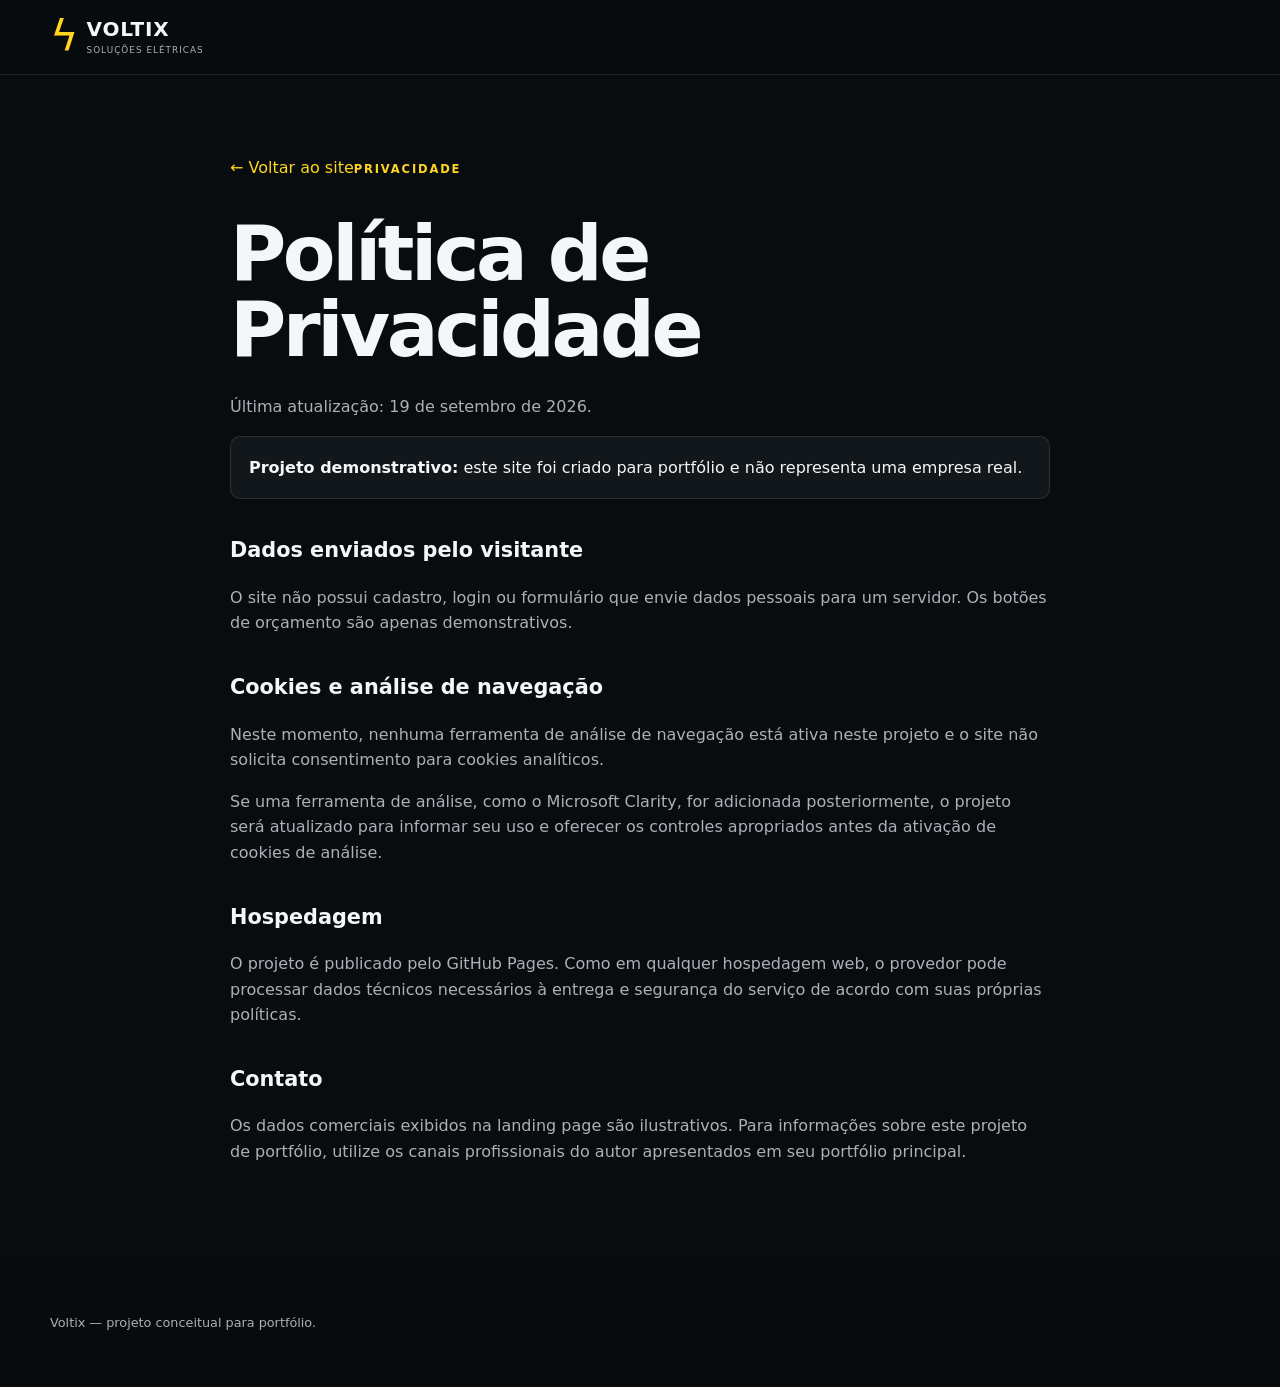
==== privacidade.html @ 19d99771 "feat: adiciona pagina de privacidade" ====
<!doctype html><html lang="pt-BR"><head><meta charset="UTF-8"><meta name="viewport" content="width=device-width,initial-scale=1"><meta name="description" content="Privacidade do projeto demonstrativo Voltix."><meta name="theme-color" content="#090c0f"><title>Privacidade | Voltix</title><link rel="icon" href="assets/favicon.svg" type="image/svg+xml"><link rel="stylesheet" href="css/style.css"></head><body><header class="header"><div class="container nav-wrap"><a class="brand" href="index.html"><span>ϟ</span><strong>VOLTIX</strong><small>SOLUÇÕES ELÉTRICAS</small></a></div></header><main class="policy"><article class="container"><a class="back-link" href="index.html">← Voltar ao site</a><span class="eyebrow">PRIVACIDADE</span><h1>Política de Privacidade</h1><p>Última atualização: 19 de setembro de 2026.</p><div class="policy-note"><strong>Projeto demonstrativo:</strong> este site foi criado para portfólio e não representa uma empresa real.</div><h2>Dados enviados pelo visitante</h2><p>O site não possui cadastro, login ou formulário que envie dados pessoais para um servidor. Os botões de orçamento são apenas demonstrativos.</p><h2>Cookies e análise de navegação</h2><p>Neste momento, nenhuma ferramenta de análise de navegação está ativa neste projeto e o site não solicita consentimento para cookies analíticos.</p><p>Se uma ferramenta de análise, como o Microsoft Clarity, for adicionada posteriormente, o projeto será atualizado para informar seu uso e oferecer os controles apropriados antes da ativação de cookies de análise.</p><h2>Hospedagem</h2><p>O projeto é publicado pelo GitHub Pages. Como em qualquer hospedagem web, o provedor pode processar dados técnicos necessários à entrega e segurança do serviço de acordo com suas próprias políticas.</p><h2>Contato</h2><p>Os dados comerciais exibidos na landing page são ilustrativos. Para informações sobre este projeto de portfólio, utilize os canais profissionais do autor apresentados em seu portfólio principal.</p></article></main><footer class="footer"><div class="container"><p>Voltix — projeto conceitual para portfólio.</p></div></footer></body></html>
---- css/style.css ----
:root{--bg:#090c0f;--panel:#12171c;--yellow:#ffd51f;--text:#f5f6f7;--muted:#aab1b8;--ink:#111417;--line:rgba(255,255,255,.1);--max:1180px}*{box-sizing:border-box}html{scroll-behavior:smooth}body{margin:0;background:var(--bg);color:var(--text);font-family:Inter,ui-sans-serif,system-ui,-apple-system,"Segoe UI",sans-serif;line-height:1.6}button,a{font:inherit}.container{width:min(var(--max),calc(100% - 40px));margin:auto}.skip-link{position:absolute;left:-9999px}.skip-link:focus{left:16px;top:16px;z-index:999;background:#fff;color:#000;padding:10px}.header{position:sticky;top:0;z-index:50;background:rgba(9,12,15,.92);backdrop-filter:blur(15px);border-bottom:1px solid var(--line)}.nav-wrap{min-height:74px;display:flex;align-items:center;gap:28px}.brand{display:grid;grid-template-columns:auto auto;grid-template-rows:auto auto;align-items:center;width:max-content;color:inherit;text-decoration:none;line-height:1}.brand span{grid-row:1/3;color:var(--yellow);font-size:2.7rem;margin-right:8px}.brand strong{font-size:1.25rem;letter-spacing:.04em}.brand small{font-size:.55rem;color:var(--muted);letter-spacing:.12em}.nav{display:flex;gap:25px;margin-left:auto}.nav a{color:#d5d9dd;text-decoration:none;font-size:.9rem}.nav a:hover{color:var(--yellow)}.menu-toggle{display:none}.btn{border:0;border-radius:8px;padding:13px 18px;font-weight:800;cursor:pointer}.primary{background:var(--yellow);color:#111}.outline{border:1px solid var(--yellow);background:transparent;color:var(--yellow)}.ghost{border:1px solid rgba(255,255,255,.25);color:#fff;text-decoration:none}.dark{background:#111;color:#fff}.hero{overflow:hidden;background:radial-gradient(circle at 80% 20%,rgba(255,213,31,.09),transparent 24rem);border-bottom:1px solid var(--line)}.hero-grid{min-height:650px;display:grid;grid-template-columns:1.05fr .95fr;align-items:center;gap:70px}.eyebrow{display:inline-block;color:var(--yellow);font-size:.72rem;font-weight:900;letter-spacing:.16em;margin-bottom:16px}.eyebrow.dark{color:#8a6d00}.hero h1{font-size:clamp(3rem,6vw,5.7rem);line-height:.96;letter-spacing:-.055em;margin:0}.hero h1 em{display:block;color:var(--yellow);font-style:normal}.lead{max-width:680px;color:#cbd1d6;font-size:1.15rem;margin:25px 0}.hero-actions{display:flex;gap:12px;flex-wrap:wrap}.trust{display:flex;gap:28px;flex-wrap:wrap;margin-top:32px;color:#d4d8dc;font-size:.84rem}.trust span:first-letter{color:var(--yellow)}.hero-visual{position:relative;min-height:480px;display:grid;place-items:center}.electric-panel{position:relative;width:min(440px,90%);height:390px;border:12px solid #2c3238;border-radius:14px;background:linear-gradient(135deg,#1d2328,#0d1114);box-shadow:0 30px 80px #000}.panel-top{padding:15px;color:#7e8991;font-size:.7rem;letter-spacing:.12em}.breakers{display:grid;grid-template-columns:repeat(6,1fr);gap:8px;padding:20px}.breakers i{height:100px;border-radius:5px;background:linear-gradient(#d8dadd 0 45%,#252a2f 46% 62%,#e9e9e9 63%);box-shadow:inset 0 0 0 2px #73777a}.wire{position:absolute;width:140px;height:140px;border:7px solid;border-color:transparent transparent var(--yellow) var(--yellow);border-radius:50%}.w1{left:40px;bottom:30px}.w2{right:50px;bottom:35px;border-color:transparent transparent #367fd8 #367fd8}.w3{left:150px;bottom:5px;border-color:transparent transparent #c84a42 #c84a42}.bolt{position:absolute;right:30px;bottom:15px;color:var(--yellow);font-size:4rem}.info-card{position:absolute;right:-10px;bottom:20px;display:grid;gap:10px;padding:20px;border:1px solid var(--line);border-radius:10px;background:rgba(18,23,28,.96);box-shadow:0 15px 40px #000}.info-card b{color:var(--yellow)}.info-card span{font-size:.85rem;color:#c8cdd2}.section{padding:90px 0}.light{background:#f5f6f7;color:var(--ink)}.section h2,.cta h2{font-size:clamp(2.2rem,4vw,4rem);line-height:1;letter-spacing:-.045em;margin:0}.section-intro{max-width:680px;color:#66707a}.services{display:grid;grid-template-columns:repeat(3,1fr);gap:14px;margin-top:38px}.services article{padding:25px;border:1px solid #dde0e2;border-radius:12px;background:#fff;min-height:210px}.services article>b{color:#b08e00;font-size:.8rem}.services h3{font-size:1.2rem;margin:30px 0 8px}.services p{color:#606970;margin:0}.split-section{background:#11161a}.split{display:grid;grid-template-columns:1fr 1fr;gap:70px;align-items:center}.feature-visual{min-height:410px;border-radius:18px;display:flex;flex-direction:column;justify-content:flex-end;padding:38px;background:radial-gradient(circle at 30% 30%,rgba(255,213,31,.22),transparent 15rem),linear-gradient(135deg,#252d32,#0a0d0f)}.feature-visual span{font-size:7rem;color:var(--yellow)}.feature-visual p{font-size:2rem}.checks{list-style:none;padding:0;margin:28px 0}.checks li{padding:10px 0;border-bottom:1px solid var(--line)}.checks li:before{content:"✓";display:inline-grid;place-items:center;width:24px;height:24px;margin-right:10px;border-radius:50%;background:var(--yellow);color:#111;font-weight:900}.testimonials{display:grid;grid-template-columns:repeat(3,1fr);gap:15px;margin-top:36px}.testimonials blockquote{margin:0;padding:24px;border:1px solid #dde0e2;border-radius:12px;background:#fff}.testimonials span{display:block;color:#c99f00;margin-top:8px}.testimonials p{color:#535d65}.faq-grid{display:grid;grid-template-columns:.8fr 1.2fr;gap:70px}.faq details{border-bottom:1px solid var(--line);padding:18px 0}.faq summary{cursor:pointer;font-weight:800}.faq p{color:var(--muted)}.cta{padding:65px 0;background:var(--yellow);color:#111}.cta-inner{display:flex;justify-content:space-between;gap:30px;align-items:center}.footer{padding:40px 0;background:#080a0c;color:var(--muted)}.footer-grid{display:grid;grid-template-columns:auto 1fr auto;gap:40px;align-items:center}.footer p{font-size:.8rem;max-width:650px}.demo-modal{position:fixed;inset:0;z-index:100;background:rgba(0,0,0,.75);display:grid;place-items:center;padding:20px}.demo-modal[hidden]{display:none}.demo-card{position:relative;width:min(520px,100%);padding:32px;border:1px solid var(--line);border-radius:16px;background:var(--panel)}.demo-card h2{margin:0;font-size:2rem}.demo-card p{color:var(--muted)}.close{position:absolute;right:14px;top:10px;border:0;background:none;color:#fff;font-size:2rem;cursor:pointer}@media(max-width:900px){.header .outline{display:none}.menu-toggle{display:block;margin-left:auto;border:1px solid var(--line);background:transparent;color:#fff;border-radius:7px;padding:8px 11px}.nav{display:none;position:absolute;top:74px;left:0;right:0;margin:0;padding:18px 20px;background:#0c1013;border-bottom:1px solid var(--line);flex-direction:column}.nav.open{display:flex}.hero-grid,.split,.faq-grid{grid-template-columns:1fr}.hero-grid{padding:70px 0}.hero-visual{min-height:420px}.services{grid-template-columns:repeat(2,1fr)}.testimonials{grid-template-columns:1fr}.footer-grid{grid-template-columns:1fr}.cta-inner{align-items:flex-start;flex-direction:column}}@media(max-width:560px){.container{width:min(var(--max),calc(100% - 28px))}.hero h1{font-size:3.1rem}.hero-visual{min-height:340px}.electric-panel{height:300px}.breakers i{height:75px}.info-card{right:0}.services{grid-template-columns:1fr}.section{padding:68px 0}.trust{display:grid;gap:10px}.cta .btn{width:100%}}.footer-link{color:var(--yellow);text-underline-offset:3px}.policy{min-height:calc(100vh - 160px);padding:80px 0}.policy article{max-width:820px}.policy h1{font-size:clamp(2.6rem,6vw,5rem);line-height:1;margin:0 0 25px;letter-spacing:-.045em}.policy h2{margin-top:35px;font-size:1.3rem}.policy p,.policy li{color:var(--muted)}.policy a{color:var(--yellow)}.back-link{display:inline-block;margin-bottom:35px;color:var(--yellow);text-decoration:none}.policy-note{padding:18px;border:1px solid var(--line);border-radius:10px;background:var(--panel)}
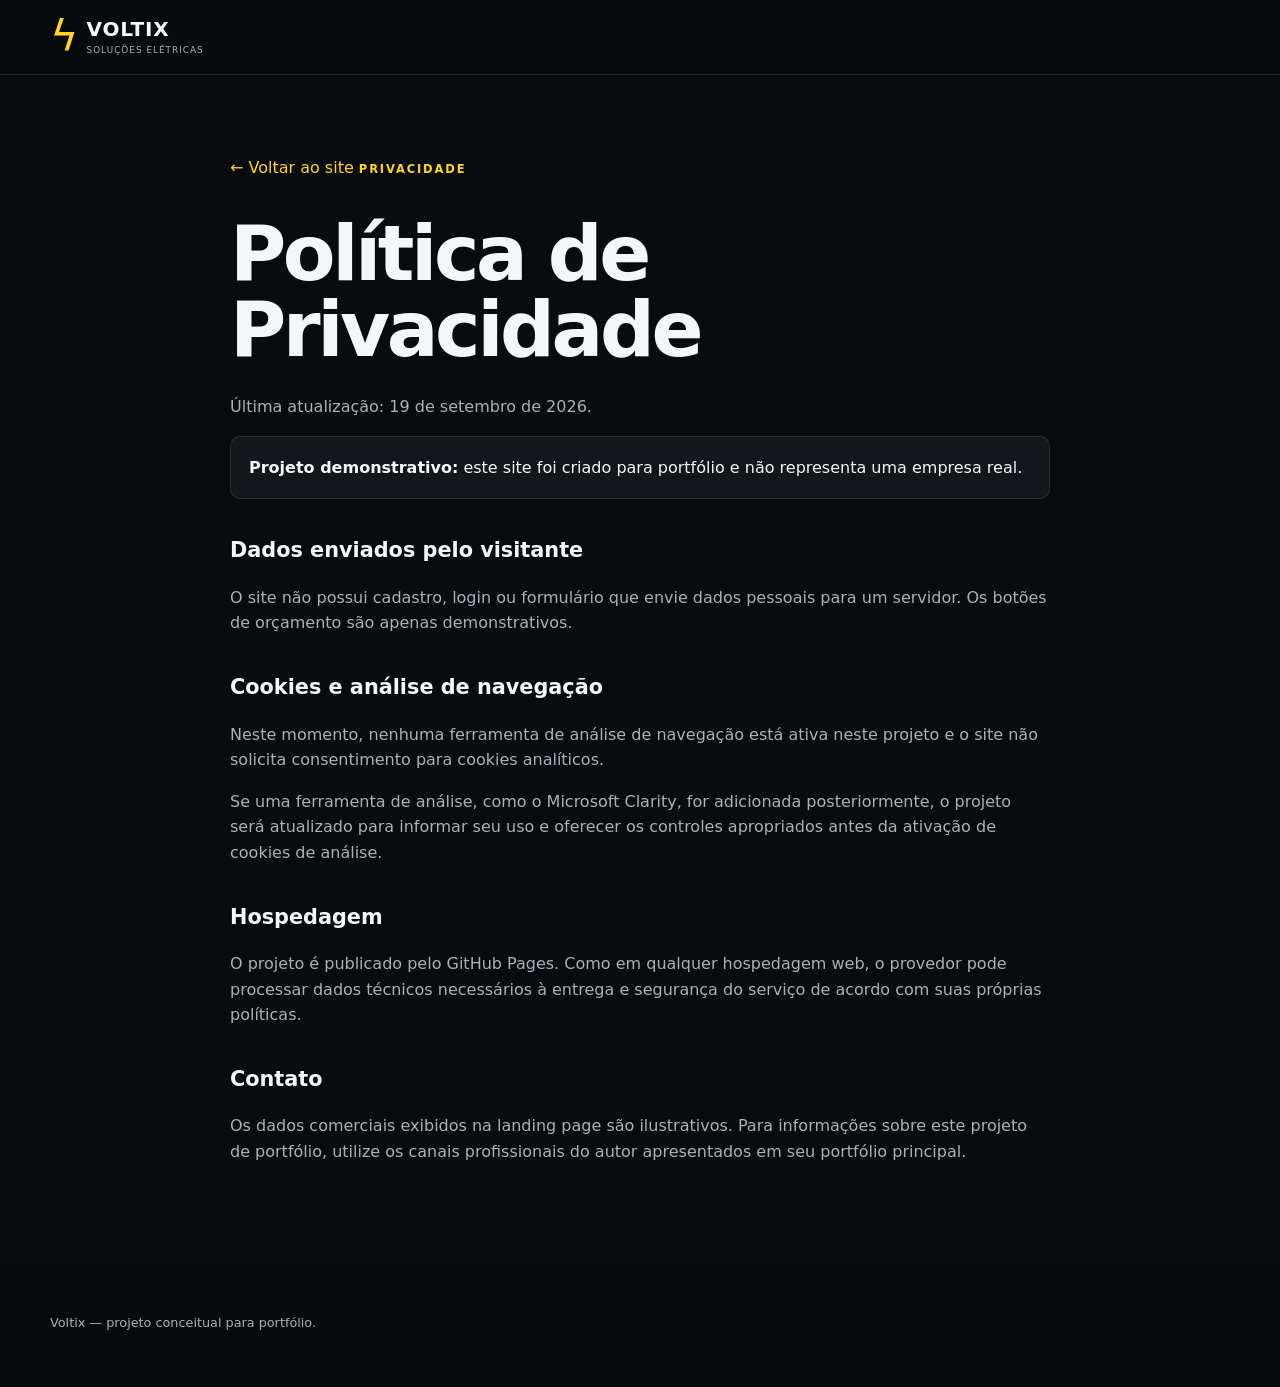
==== commit c6aee553: "style: formata pagina de privacidade" ====
--- a/privacidade.html
+++ b/privacidade.html
@@ -1 +1,47 @@
-<!doctype html><html lang="pt-BR"><head><meta charset="UTF-8"><meta name="viewport" content="width=device-width,initial-scale=1"><meta name="description" content="Privacidade do projeto demonstrativo Voltix."><meta name="theme-color" content="#090c0f"><title>Privacidade | Voltix</title><link rel="icon" href="assets/favicon.svg" type="image/svg+xml"><link rel="stylesheet" href="css/style.css"></head><body><header class="header"><div class="container nav-wrap"><a class="brand" href="index.html"><span>ϟ</span><strong>VOLTIX</strong><small>SOLUÇÕES ELÉTRICAS</small></a></div></header><main class="policy"><article class="container"><a class="back-link" href="index.html">← Voltar ao site</a><span class="eyebrow">PRIVACIDADE</span><h1>Política de Privacidade</h1><p>Última atualização: 19 de setembro de 2026.</p><div class="policy-note"><strong>Projeto demonstrativo:</strong> este site foi criado para portfólio e não representa uma empresa real.</div><h2>Dados enviados pelo visitante</h2><p>O site não possui cadastro, login ou formulário que envie dados pessoais para um servidor. Os botões de orçamento são apenas demonstrativos.</p><h2>Cookies e análise de navegação</h2><p>Neste momento, nenhuma ferramenta de análise de navegação está ativa neste projeto e o site não solicita consentimento para cookies analíticos.</p><p>Se uma ferramenta de análise, como o Microsoft Clarity, for adicionada posteriormente, o projeto será atualizado para informar seu uso e oferecer os controles apropriados antes da ativação de cookies de análise.</p><h2>Hospedagem</h2><p>O projeto é publicado pelo GitHub Pages. Como em qualquer hospedagem web, o provedor pode processar dados técnicos necessários à entrega e segurança do serviço de acordo com suas próprias políticas.</p><h2>Contato</h2><p>Os dados comerciais exibidos na landing page são ilustrativos. Para informações sobre este projeto de portfólio, utilize os canais profissionais do autor apresentados em seu portfólio principal.</p></article></main><footer class="footer"><div class="container"><p>Voltix — projeto conceitual para portfólio.</p></div></footer></body></html>+<!doctype html>
+<html lang="pt-BR">
+<head>
+<meta charset="UTF-8">
+<meta name="viewport" content="width=device-width,initial-scale=1">
+<meta name="description" content="Privacidade do projeto demonstrativo Voltix.">
+<meta name="theme-color" content="#090c0f">
+<title>Privacidade | Voltix</title>
+<link rel="icon" href="assets/favicon.svg" type="image/svg+xml">
+<link rel="stylesheet" href="css/style.css">
+</head>
+<body>
+<header class="header">
+<div class="container nav-wrap">
+<a class="brand" href="index.html">
+<span>ϟ</span>
+<strong>VOLTIX</strong>
+<small>SOLUÇÕES ELÉTRICAS</small>
+</a>
+</div>
+</header>
+<main class="policy">
+<article class="container">
+<a class="back-link" href="index.html">← Voltar ao site</a>
+<span class="eyebrow">PRIVACIDADE</span>
+<h1>Política de Privacidade</h1>
+<p>Última atualização: 19 de setembro de 2026.</p>
+<div class="policy-note">
+<strong>Projeto demonstrativo:</strong> este site foi criado para portfólio e não representa uma empresa real.</div>
+<h2>Dados enviados pelo visitante</h2>
+<p>O site não possui cadastro, login ou formulário que envie dados pessoais para um servidor. Os botões de orçamento são apenas demonstrativos.</p>
+<h2>Cookies e análise de navegação</h2>
+<p>Neste momento, nenhuma ferramenta de análise de navegação está ativa neste projeto e o site não solicita consentimento para cookies analíticos.</p>
+<p>Se uma ferramenta de análise, como o Microsoft Clarity, for adicionada posteriormente, o projeto será atualizado para informar seu uso e oferecer os controles apropriados antes da ativação de cookies de análise.</p>
+<h2>Hospedagem</h2>
+<p>O projeto é publicado pelo GitHub Pages. Como em qualquer hospedagem web, o provedor pode processar dados técnicos necessários à entrega e segurança do serviço de acordo com suas próprias políticas.</p>
+<h2>Contato</h2>
+<p>Os dados comerciais exibidos na landing page são ilustrativos. Para informações sobre este projeto de portfólio, utilize os canais profissionais do autor apresentados em seu portfólio principal.</p>
+</article>
+</main>
+<footer class="footer">
+<div class="container">
+<p>Voltix — projeto conceitual para portfólio.</p>
+</div>
+</footer>
+</body>
+</html>
--- a/css/style.css
+++ b/css/style.css
@@ -1 +1,3 @@
-:root{--bg:#090c0f;--panel:#12171c;--yellow:#ffd51f;--text:#f5f6f7;--muted:#aab1b8;--ink:#111417;--line:rgba(255,255,255,.1);--max:1180px}*{box-sizing:border-box}html{scroll-behavior:smooth}body{margin:0;background:var(--bg);color:var(--text);font-family:Inter,ui-sans-serif,system-ui,-apple-system,"Segoe UI",sans-serif;line-height:1.6}button,a{font:inherit}.container{width:min(var(--max),calc(100% - 40px));margin:auto}.skip-link{position:absolute;left:-9999px}.skip-link:focus{left:16px;top:16px;z-index:999;background:#fff;color:#000;padding:10px}.header{position:sticky;top:0;z-index:50;background:rgba(9,12,15,.92);backdrop-filter:blur(15px);border-bottom:1px solid var(--line)}.nav-wrap{min-height:74px;display:flex;align-items:center;gap:28px}.brand{display:grid;grid-template-columns:auto auto;grid-template-rows:auto auto;align-items:center;width:max-content;color:inherit;text-decoration:none;line-height:1}.brand span{grid-row:1/3;color:var(--yellow);font-size:2.7rem;margin-right:8px}.brand strong{font-size:1.25rem;letter-spacing:.04em}.brand small{font-size:.55rem;color:var(--muted);letter-spacing:.12em}.nav{display:flex;gap:25px;margin-left:auto}.nav a{color:#d5d9dd;text-decoration:none;font-size:.9rem}.nav a:hover{color:var(--yellow)}.menu-toggle{display:none}.btn{border:0;border-radius:8px;padding:13px 18px;font-weight:800;cursor:pointer}.primary{background:var(--yellow);color:#111}.outline{border:1px solid var(--yellow);background:transparent;color:var(--yellow)}.ghost{border:1px solid rgba(255,255,255,.25);color:#fff;text-decoration:none}.dark{background:#111;color:#fff}.hero{overflow:hidden;background:radial-gradient(circle at 80% 20%,rgba(255,213,31,.09),transparent 24rem);border-bottom:1px solid var(--line)}.hero-grid{min-height:650px;display:grid;grid-template-columns:1.05fr .95fr;align-items:center;gap:70px}.eyebrow{display:inline-block;color:var(--yellow);font-size:.72rem;font-weight:900;letter-spacing:.16em;margin-bottom:16px}.eyebrow.dark{color:#8a6d00}.hero h1{font-size:clamp(3rem,6vw,5.7rem);line-height:.96;letter-spacing:-.055em;margin:0}.hero h1 em{display:block;color:var(--yellow);font-style:normal}.lead{max-width:680px;color:#cbd1d6;font-size:1.15rem;margin:25px 0}.hero-actions{display:flex;gap:12px;flex-wrap:wrap}.trust{display:flex;gap:28px;flex-wrap:wrap;margin-top:32px;color:#d4d8dc;font-size:.84rem}.trust span:first-letter{color:var(--yellow)}.hero-visual{position:relative;min-height:480px;display:grid;place-items:center}.electric-panel{position:relative;width:min(440px,90%);height:390px;border:12px solid #2c3238;border-radius:14px;background:linear-gradient(135deg,#1d2328,#0d1114);box-shadow:0 30px 80px #000}.panel-top{padding:15px;color:#7e8991;font-size:.7rem;letter-spacing:.12em}.breakers{display:grid;grid-template-columns:repeat(6,1fr);gap:8px;padding:20px}.breakers i{height:100px;border-radius:5px;background:linear-gradient(#d8dadd 0 45%,#252a2f 46% 62%,#e9e9e9 63%);box-shadow:inset 0 0 0 2px #73777a}.wire{position:absolute;width:140px;height:140px;border:7px solid;border-color:transparent transparent var(--yellow) var(--yellow);border-radius:50%}.w1{left:40px;bottom:30px}.w2{right:50px;bottom:35px;border-color:transparent transparent #367fd8 #367fd8}.w3{left:150px;bottom:5px;border-color:transparent transparent #c84a42 #c84a42}.bolt{position:absolute;right:30px;bottom:15px;color:var(--yellow);font-size:4rem}.info-card{position:absolute;right:-10px;bottom:20px;display:grid;gap:10px;padding:20px;border:1px solid var(--line);border-radius:10px;background:rgba(18,23,28,.96);box-shadow:0 15px 40px #000}.info-card b{color:var(--yellow)}.info-card span{font-size:.85rem;color:#c8cdd2}.section{padding:90px 0}.light{background:#f5f6f7;color:var(--ink)}.section h2,.cta h2{font-size:clamp(2.2rem,4vw,4rem);line-height:1;letter-spacing:-.045em;margin:0}.section-intro{max-width:680px;color:#66707a}.services{display:grid;grid-template-columns:repeat(3,1fr);gap:14px;margin-top:38px}.services article{padding:25px;border:1px solid #dde0e2;border-radius:12px;background:#fff;min-height:210px}.services article>b{color:#b08e00;font-size:.8rem}.services h3{font-size:1.2rem;margin:30px 0 8px}.services p{color:#606970;margin:0}.split-section{background:#11161a}.split{display:grid;grid-template-columns:1fr 1fr;gap:70px;align-items:center}.feature-visual{min-height:410px;border-radius:18px;display:flex;flex-direction:column;justify-content:flex-end;padding:38px;background:radial-gradient(circle at 30% 30%,rgba(255,213,31,.22),transparent 15rem),linear-gradient(135deg,#252d32,#0a0d0f)}.feature-visual span{font-size:7rem;color:var(--yellow)}.feature-visual p{font-size:2rem}.checks{list-style:none;padding:0;margin:28px 0}.checks li{padding:10px 0;border-bottom:1px solid var(--line)}.checks li:before{content:"✓";display:inline-grid;place-items:center;width:24px;height:24px;margin-right:10px;border-radius:50%;background:var(--yellow);color:#111;font-weight:900}.testimonials{display:grid;grid-template-columns:repeat(3,1fr);gap:15px;margin-top:36px}.testimonials blockquote{margin:0;padding:24px;border:1px solid #dde0e2;border-radius:12px;background:#fff}.testimonials span{display:block;color:#c99f00;margin-top:8px}.testimonials p{color:#535d65}.faq-grid{display:grid;grid-template-columns:.8fr 1.2fr;gap:70px}.faq details{border-bottom:1px solid var(--line);padding:18px 0}.faq summary{cursor:pointer;font-weight:800}.faq p{color:var(--muted)}.cta{padding:65px 0;background:var(--yellow);color:#111}.cta-inner{display:flex;justify-content:space-between;gap:30px;align-items:center}.footer{padding:40px 0;background:#080a0c;color:var(--muted)}.footer-grid{display:grid;grid-template-columns:auto 1fr auto;gap:40px;align-items:center}.footer p{font-size:.8rem;max-width:650px}.demo-modal{position:fixed;inset:0;z-index:100;background:rgba(0,0,0,.75);display:grid;place-items:center;padding:20px}.demo-modal[hidden]{display:none}.demo-card{position:relative;width:min(520px,100%);padding:32px;border:1px solid var(--line);border-radius:16px;background:var(--panel)}.demo-card h2{margin:0;font-size:2rem}.demo-card p{color:var(--muted)}.close{position:absolute;right:14px;top:10px;border:0;background:none;color:#fff;font-size:2rem;cursor:pointer}@media(max-width:900px){.header .outline{display:none}.menu-toggle{display:block;margin-left:auto;border:1px solid var(--line);background:transparent;color:#fff;border-radius:7px;padding:8px 11px}.nav{display:none;position:absolute;top:74px;left:0;right:0;margin:0;padding:18px 20px;background:#0c1013;border-bottom:1px solid var(--line);flex-direction:column}.nav.open{display:flex}.hero-grid,.split,.faq-grid{grid-template-columns:1fr}.hero-grid{padding:70px 0}.hero-visual{min-height:420px}.services{grid-template-columns:repeat(2,1fr)}.testimonials{grid-template-columns:1fr}.footer-grid{grid-template-columns:1fr}.cta-inner{align-items:flex-start;flex-direction:column}}@media(max-width:560px){.container{width:min(var(--max),calc(100% - 28px))}.hero h1{font-size:3.1rem}.hero-visual{min-height:340px}.electric-panel{height:300px}.breakers i{height:75px}.info-card{right:0}.services{grid-template-columns:1fr}.section{padding:68px 0}.trust{display:grid;gap:10px}.cta .btn{width:100%}}.footer-link{color:var(--yellow);text-underline-offset:3px}.policy{min-height:calc(100vh - 160px);padding:80px 0}.policy article{max-width:820px}.policy h1{font-size:clamp(2.6rem,6vw,5rem);line-height:1;margin:0 0 25px;letter-spacing:-.045em}.policy h2{margin-top:35px;font-size:1.3rem}.policy p,.policy li{color:var(--muted)}.policy a{color:var(--yellow)}.back-link{display:inline-block;margin-bottom:35px;color:var(--yellow);text-decoration:none}.policy-note{padding:18px;border:1px solid var(--line);border-radius:10px;background:var(--panel)}+:root{--bg:#090c0f;--panel:#12171c;--yellow:#ffd51f;--text:#f5f6f7;--muted:#aab1b8;--ink:#111417;--line:rgba(255,255,255,.1);--max:1180px}*{box-sizing:border-box}html{scroll-behavior:smooth}body{margin:0;background:var(--bg);color:var(--text);font-family:Inter,ui-sans-serif,system-ui,-apple-system,"Segoe UI",sans-serif;line-height:1.6}button,a{font:inherit}.container{width:min(var(--max),calc(100% - 40px));margin:auto}.skip-link{position:absolute;left:-9999px}.skip-link:focus{left:16px;top:16px;z-index:999;background:#fff;color:#000;padding:10px}.header{position:sticky;top:0;z-index:50;background:rgba(9,12,15,.92);backdrop-filter:blur(15px);border-bottom:1px solid var(--line)}.nav-wrap{min-height:74px;display:flex;align-items:center;gap:28px}.brand{display:grid;grid-template-columns:auto auto;grid-template-rows:auto auto;align-items:center;width:max-content;color:inherit;text-decoration:none;line-height:1}.brand span{grid-row:1/3;color:var(--yellow);font-size:2.7rem;margin-right:8px}.brand strong{font-size:1.25rem;letter-spacing:.04em}.brand small{font-size:.55rem;color:var(--muted);letter-spacing:.12em}.nav{display:flex;gap:25px;margin-left:auto}.nav a{color:#d5d9dd;text-decoration:none;font-size:.9rem}.nav a:hover{color:var(--yellow)}.menu-toggle{display:none}.btn{border:0;border-radius:8px;padding:13px 18px;font-weight:800;cursor:pointer}.primary{background:var(--yellow);color:#111}.outline{border:1px solid var(--yellow);background:transparent;color:var(--yellow)}.ghost{border:1px solid rgba(255,255,255,.25);color:#fff;text-decoration:none}.dark{background:#111;color:#fff}.hero{overflow:hidden;background:radial-gradient(circle at 80% 20%,rgba(255,213,31,.09),transparent 24rem);border-bottom:1px solid var(--line)}.hero-grid{min-height:650px;display:grid;grid-template-columns:1.05fr .95fr;align-items:center;gap:70px}.eyebrow{display:inline-block;color:var(--yellow);font-size:.72rem;font-weight:900;letter-spacing:.16em;margin-bottom:16px}.eyebrow.dark{color:#8a6d00}.hero h1{font-size:clamp(3rem,6vw,5.7rem);line-height:.96;letter-spacing:-.055em;margin:0}.hero h1 em{display:block;color:var(--yellow);font-style:normal}.lead{max-width:680px;color:#cbd1d6;font-size:1.15rem;margin:25px 0}.hero-actions{display:flex;gap:12px;flex-wrap:wrap}.trust{display:flex;gap:28px;flex-wrap:wrap;margin-top:32px;color:#d4d8dc;font-size:.84rem}.trust span:first-letter{color:var(--yellow)}.hero-visual{position:relative;min-height:480px;display:grid;place-items:center}.electric-panel{position:relative;width:min(440px,90%);height:390px;border:12px solid #2c3238;border-radius:14px;background:linear-gradient(135deg,#1d2328,#0d1114);box-shadow:0 30px 80px #000}.panel-top{padding:15px;color:#7e8991;font-size:.7rem;letter-spacing:.12em}.breakers{display:grid;grid-template-columns:repeat(6,1fr);gap:8px;padding:20px}.breakers i{height:100px;border-radius:5px;background:linear-gradient(#d8dadd 0 45%,#252a2f 46% 62%,#e9e9e9 63%);box-shadow:inset 0 0 0 2px #73777a}.wire{position:absolute;width:140px;height:140px;border:7px solid;border-color:transparent transparent var(--yellow) var(--yellow);border-radius:50%}.w1{left:40px;bottom:30px}.w2{right:50px;bottom:35px;border-color:transparent transparent #367fd8 #367fd8}.w3{left:150px;bottom:5px;border-color:transparent transparent #c84a42 #c84a42}.bolt{position:absolute;right:30px;bottom:15px;color:var(--yellow);font-size:4rem}.info-card{position:absolute;right:-10px;bottom:20px;display:grid;gap:10px;padding:20px;border:1px solid var(--line);border-radius:10px;background:rgba(18,23,28,.96);box-shadow:0 15px 40px #000}.info-card b{color:var(--yellow)}.info-card span{font-size:.85rem;color:#c8cdd2}.section{padding:90px 0}.light{background:#f5f6f7;color:var(--ink)}.section h2,.cta h2{font-size:clamp(2.2rem,4vw,4rem);line-height:1;letter-spacing:-.045em;margin:0}.section-intro{max-width:680px;color:#66707a}.services{display:grid;grid-template-columns:repeat(3,1fr);gap:14px;margin-top:38px}.services article{padding:25px;border:1px solid #dde0e2;border-radius:12px;background:#fff;min-height:210px}.services article>b{color:#b08e00;font-size:.8rem}.services h3{font-size:1.2rem;margin:30px 0 8px}.services p{color:#606970;margin:0}.split-section{background:#11161a}.split{display:grid;grid-template-columns:1fr 1fr;gap:70px;align-items:center}.feature-visual{min-height:410px;border-radius:18px;display:flex;flex-direction:column;justify-content:flex-end;padding:38px;background:radial-gradient(circle at 30% 30%,rgba(255,213,31,.22),transparent 15rem),linear-gradient(135deg,#252d32,#0a0d0f)}.feature-visual span{font-size:7rem;color:var(--yellow)}.feature-visual p{font-size:2rem}.checks{list-style:none;padding:0;margin:28px 0}.checks li{padding:10px 0;border-bottom:1px solid var(--line)}.checks li:before{content:"✓";display:inline-grid;place-items:center;width:24px;height:24px;margin-right:10px;border-radius:50%;background:var(--yellow);color:#111;font-weight:900}.testimonials{display:grid;grid-template-columns:repeat(3,1fr);gap:15px;margin-top:36px}.testimonials blockquote{margin:0;padding:24px;border:1px solid #dde0e2;border-radius:12px;background:#fff}.testimonials span{display:block;color:#c99f00;margin-top:8px}.testimonials p{color:#535d65}.faq-grid{display:grid;grid-template-columns:.8fr 1.2fr;gap:70px}.faq details{border-bottom:1px solid var(--line);padding:18px 0}.faq summary{cursor:pointer;font-weight:800}.faq p{color:var(--muted)}.cta{padding:65px 0;background:var(--yellow);color:#111}.cta-inner{display:flex;justify-content:space-between;gap:30px;align-items:center}.footer{padding:40px 0;background:#080a0c;color:var(--muted)}.footer-grid{display:grid;grid-template-columns:auto 1fr auto;gap:40px;align-items:center}.footer p{font-size:.8rem;max-width:650px}.demo-modal{position:fixed;inset:0;z-index:100;background:rgba(0,0,0,.75);display:grid;place-items:center;padding:20px}.demo-modal[hidden]{display:none}.demo-card{position:relative;width:min(520px,100%);padding:32px;border:1px solid var(--line);border-radius:16px;background:var(--panel)}.demo-card h2{margin:0;font-size:2rem}.demo-card p{color:var(--muted)}.close{position:absolute;right:14px;top:10px;border:0;background:none;color:#fff;font-size:2rem;cursor:pointer}@media(max-width:900px){.header .outline{display:none}.menu-toggle{display:block;margin-left:auto;border:1px solid var(--line);background:transparent;color:#fff;border-radius:7px;padding:8px 11px}.nav{display:none;position:absolute;top:74px;left:0;right:0;margin:0;padding:18px 20px;background:#0c1013;border-bottom:1px solid var(--line);flex-direction:column}.nav.open{display:flex}.hero-grid,.split,.faq-grid{grid-template-columns:1fr}.hero-grid{padding:70px 0}.hero-visual{min-height:420px}.services{grid-template-columns:repeat(2,1fr)}.testimonials{grid-template-columns:1fr}.footer-grid{grid-template-columns:1fr}.cta-inner{align-items:flex-start;flex-direction:column}}@media(max-width:560px){.container{width:min(var(--max),calc(100% - 28px))}.hero h1{font-size:3.1rem}.hero-visual{min-height:340px}.electric-panel{height:300px}.breakers i{height:75px}.info-card{right:0}.services{grid-template-columns:1fr}.section{padding:68px 0}.trust{display:grid;gap:10px}.cta .btn{width:100%}}.footer-link{color:var(--yellow);text-underline-offset:3px}.policy{min-height:calc(100vh - 160px);padding:80px 0}.policy article{max-width:820px}.policy h1{font-size:clamp(2.6rem,6vw,5rem);line-height:1;margin:0 0 25px;letter-spacing:-.045em}.policy h2{margin-top:35px;font-size:1.3rem}.policy p,.policy li{color:var(--muted)}.policy a{color:var(--yellow)}.back-link{display:inline-block;margin-bottom:35px;color:var(--yellow);text-decoration:none}.policy-note{padding:18px;border:1px solid var(--line);border-radius:10px;background:var(--panel)}
+/* Fotografias do projeto */
+.hero-visual{overflow:visible;border-radius:18px}.hero-photo{width:100%;height:480px;display:block;object-fit:cover;object-position:center;border-radius:18px;box-shadow:0 30px 80px #000}.services article{padding:0 0 25px;overflow:hidden}.services article>b,.services article h3,.services article p{display:block;margin-left:25px;margin-right:25px}.services article>b{margin-top:18px}.services h3{margin-top:18px}.service-photo{display:block;width:100%;height:170px;object-fit:cover;border-bottom:1px solid #dde0e2}.feature-visual{position:relative;padding:0;overflow:hidden;background:#111}.feature-visual>img{width:100%;height:410px;display:block;object-fit:cover}.feature-visual:after{content:"";position:absolute;inset:0;background:linear-gradient(180deg,transparent 35%,rgba(0,0,0,.8))}.feature-caption{position:absolute;z-index:2;left:32px;bottom:20px}.feature-caption p{margin:0;font-size:2rem;text-shadow:0 2px 15px #000}.faq-photo{display:block;width:100%;max-width:440px;height:240px;margin-top:30px;object-fit:cover;border-radius:14px;border:1px solid var(--line)}@media(max-width:900px){.hero-photo{height:min(70vw,480px)}.service-photo{height:190px}}@media(max-width:560px){.hero-photo{height:360px}.service-photo{height:220px}.feature-visual>img{height:360px}.faq-photo{height:210px}}
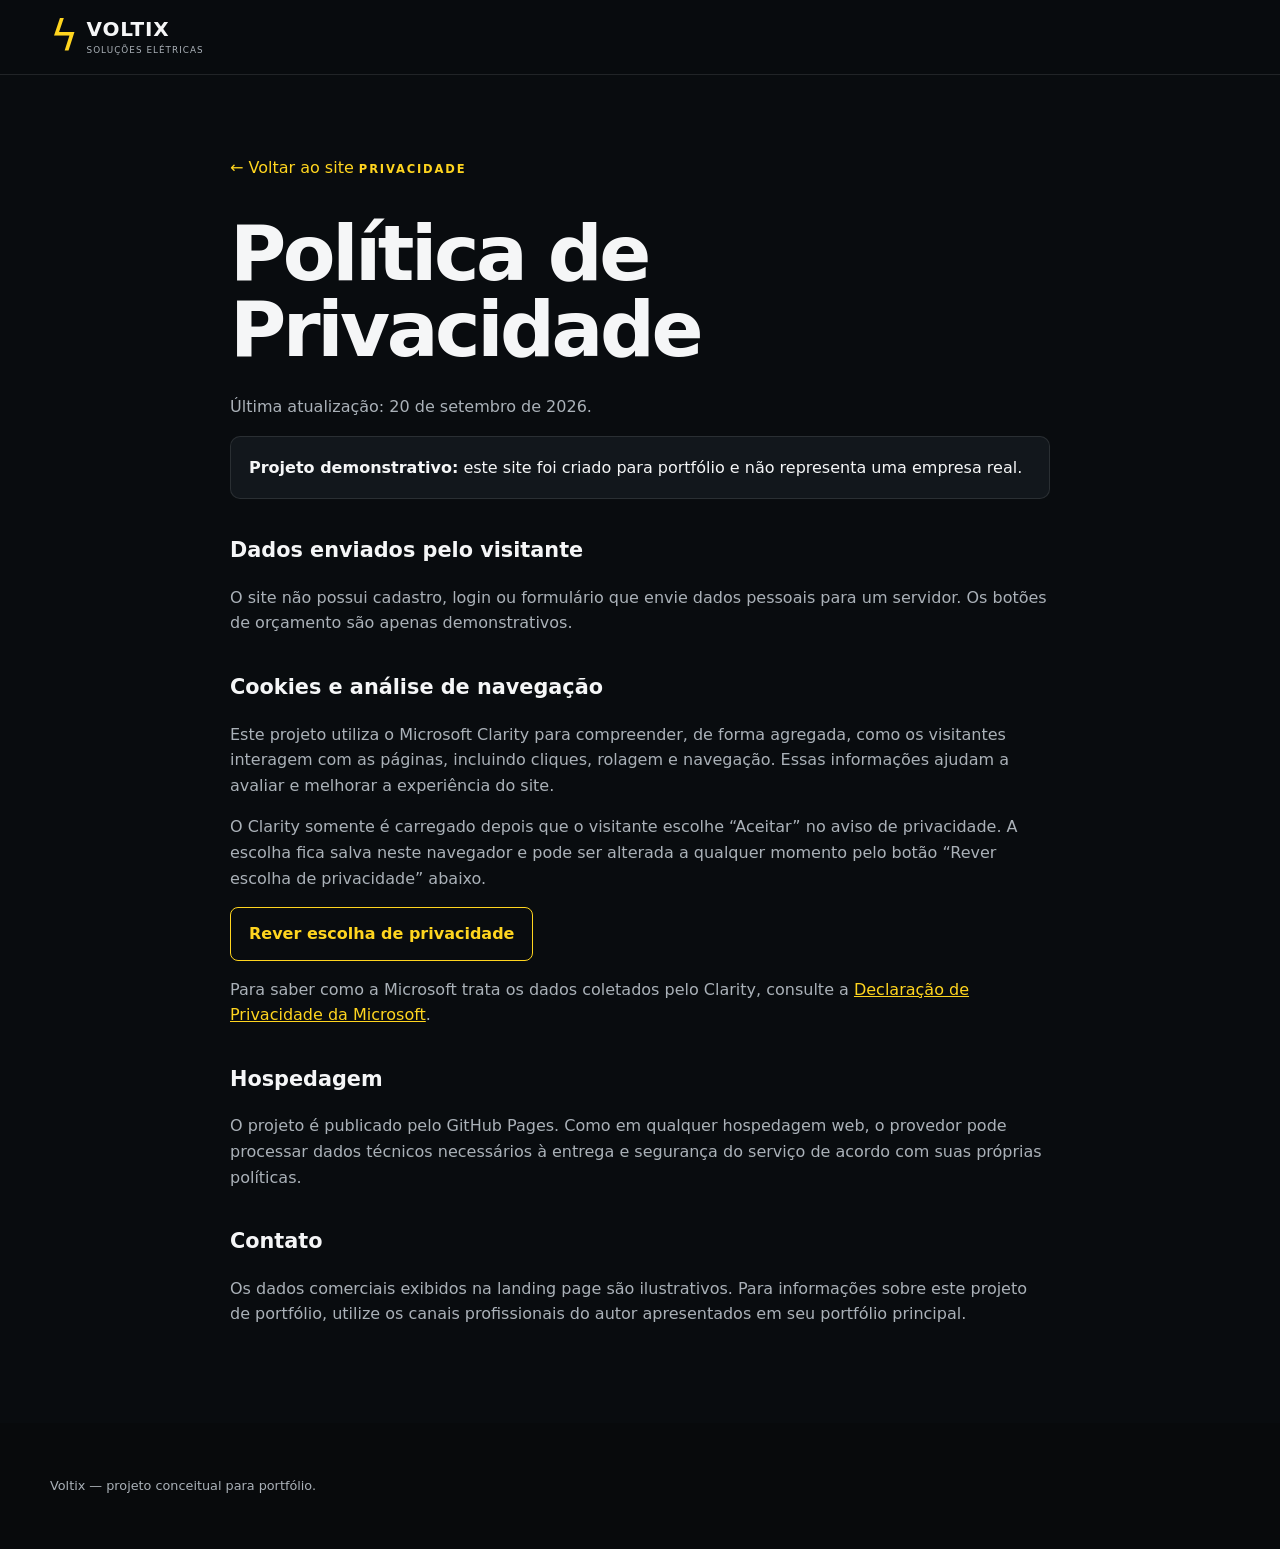
==== commit f2fa4320: "Atualiza política para uso do Microsoft Clarity" ====
--- a/privacidade.html
+++ b/privacidade.html
@@ -8,6 +8,7 @@
 <title>Privacidade | Voltix</title>
 <link rel="icon" href="assets/favicon.svg" type="image/svg+xml">
 <link rel="stylesheet" href="css/style.css">
+<script src="js/main.js" defer></script>
 </head>
 <body>
 <header class="header">
@@ -24,14 +25,16 @@
 <a class="back-link" href="index.html">← Voltar ao site</a>
 <span class="eyebrow">PRIVACIDADE</span>
 <h1>Política de Privacidade</h1>
-<p>Última atualização: 19 de setembro de 2026.</p>
+<p>Última atualização: 20 de setembro de 2026.</p>
 <div class="policy-note">
 <strong>Projeto demonstrativo:</strong> este site foi criado para portfólio e não representa uma empresa real.</div>
 <h2>Dados enviados pelo visitante</h2>
 <p>O site não possui cadastro, login ou formulário que envie dados pessoais para um servidor. Os botões de orçamento são apenas demonstrativos.</p>
 <h2>Cookies e análise de navegação</h2>
-<p>Neste momento, nenhuma ferramenta de análise de navegação está ativa neste projeto e o site não solicita consentimento para cookies analíticos.</p>
-<p>Se uma ferramenta de análise, como o Microsoft Clarity, for adicionada posteriormente, o projeto será atualizado para informar seu uso e oferecer os controles apropriados antes da ativação de cookies de análise.</p>
+<p>Este projeto utiliza o Microsoft Clarity para compreender, de forma agregada, como os visitantes interagem com as páginas, incluindo cliques, rolagem e navegação. Essas informações ajudam a avaliar e melhorar a experiência do site.</p>
+<p>O Clarity somente é carregado depois que o visitante escolhe “Aceitar” no aviso de privacidade. A escolha fica salva neste navegador e pode ser alterada a qualquer momento pelo botão “Rever escolha de privacidade” abaixo.</p>
+<p><button class="btn outline privacy-reset" type="button">Rever escolha de privacidade</button></p>
+<p>Para saber como a Microsoft trata os dados coletados pelo Clarity, consulte a <a href="https://privacy.microsoft.com/pt-br/privacystatement" target="_blank" rel="noopener noreferrer">Declaração de Privacidade da Microsoft</a>.</p>
 <h2>Hospedagem</h2>
 <p>O projeto é publicado pelo GitHub Pages. Como em qualquer hospedagem web, o provedor pode processar dados técnicos necessários à entrega e segurança do serviço de acordo com suas próprias políticas.</p>
 <h2>Contato</h2>
@@ -43,5 +46,15 @@
 <p>Voltix — projeto conceitual para portfólio.</p>
 </div>
 </footer>
+  <aside class="cookie-banner" role="dialog" aria-label="Preferências de cookies" aria-describedby="cookie-text" hidden>
+    <div>
+      <strong>Privacidade e análise de navegação</strong>
+      <p id="cookie-text">Usamos o Microsoft Clarity para entender como este projeto é navegado e melhorar a experiência. Ele só será ativado com sua autorização. <a href="privacidade.html">Saiba mais</a>.</p>
+    </div>
+    <div class="cookie-actions">
+      <button class="btn ghost cookie-reject" type="button">Recusar</button>
+      <button class="btn primary cookie-accept" type="button">Aceitar</button>
+    </div>
+  </aside>
 </body>
 </html>
--- a/css/style.css
+++ b/css/style.css
@@ -1,3 +1,138 @@
-:root{--bg:#090c0f;--panel:#12171c;--yellow:#ffd51f;--text:#f5f6f7;--muted:#aab1b8;--ink:#111417;--line:rgba(255,255,255,.1);--max:1180px}*{box-sizing:border-box}html{scroll-behavior:smooth}body{margin:0;background:var(--bg);color:var(--text);font-family:Inter,ui-sans-serif,system-ui,-apple-system,"Segoe UI",sans-serif;line-height:1.6}button,a{font:inherit}.container{width:min(var(--max),calc(100% - 40px));margin:auto}.skip-link{position:absolute;left:-9999px}.skip-link:focus{left:16px;top:16px;z-index:999;background:#fff;color:#000;padding:10px}.header{position:sticky;top:0;z-index:50;background:rgba(9,12,15,.92);backdrop-filter:blur(15px);border-bottom:1px solid var(--line)}.nav-wrap{min-height:74px;display:flex;align-items:center;gap:28px}.brand{display:grid;grid-template-columns:auto auto;grid-template-rows:auto auto;align-items:center;width:max-content;color:inherit;text-decoration:none;line-height:1}.brand span{grid-row:1/3;color:var(--yellow);font-size:2.7rem;margin-right:8px}.brand strong{font-size:1.25rem;letter-spacing:.04em}.brand small{font-size:.55rem;color:var(--muted);letter-spacing:.12em}.nav{display:flex;gap:25px;margin-left:auto}.nav a{color:#d5d9dd;text-decoration:none;font-size:.9rem}.nav a:hover{color:var(--yellow)}.menu-toggle{display:none}.btn{border:0;border-radius:8px;padding:13px 18px;font-weight:800;cursor:pointer}.primary{background:var(--yellow);color:#111}.outline{border:1px solid var(--yellow);background:transparent;color:var(--yellow)}.ghost{border:1px solid rgba(255,255,255,.25);color:#fff;text-decoration:none}.dark{background:#111;color:#fff}.hero{overflow:hidden;background:radial-gradient(circle at 80% 20%,rgba(255,213,31,.09),transparent 24rem);border-bottom:1px solid var(--line)}.hero-grid{min-height:650px;display:grid;grid-template-columns:1.05fr .95fr;align-items:center;gap:70px}.eyebrow{display:inline-block;color:var(--yellow);font-size:.72rem;font-weight:900;letter-spacing:.16em;margin-bottom:16px}.eyebrow.dark{color:#8a6d00}.hero h1{font-size:clamp(3rem,6vw,5.7rem);line-height:.96;letter-spacing:-.055em;margin:0}.hero h1 em{display:block;color:var(--yellow);font-style:normal}.lead{max-width:680px;color:#cbd1d6;font-size:1.15rem;margin:25px 0}.hero-actions{display:flex;gap:12px;flex-wrap:wrap}.trust{display:flex;gap:28px;flex-wrap:wrap;margin-top:32px;color:#d4d8dc;font-size:.84rem}.trust span:first-letter{color:var(--yellow)}.hero-visual{position:relative;min-height:480px;display:grid;place-items:center}.electric-panel{position:relative;width:min(440px,90%);height:390px;border:12px solid #2c3238;border-radius:14px;background:linear-gradient(135deg,#1d2328,#0d1114);box-shadow:0 30px 80px #000}.panel-top{padding:15px;color:#7e8991;font-size:.7rem;letter-spacing:.12em}.breakers{display:grid;grid-template-columns:repeat(6,1fr);gap:8px;padding:20px}.breakers i{height:100px;border-radius:5px;background:linear-gradient(#d8dadd 0 45%,#252a2f 46% 62%,#e9e9e9 63%);box-shadow:inset 0 0 0 2px #73777a}.wire{position:absolute;width:140px;height:140px;border:7px solid;border-color:transparent transparent var(--yellow) var(--yellow);border-radius:50%}.w1{left:40px;bottom:30px}.w2{right:50px;bottom:35px;border-color:transparent transparent #367fd8 #367fd8}.w3{left:150px;bottom:5px;border-color:transparent transparent #c84a42 #c84a42}.bolt{position:absolute;right:30px;bottom:15px;color:var(--yellow);font-size:4rem}.info-card{position:absolute;right:-10px;bottom:20px;display:grid;gap:10px;padding:20px;border:1px solid var(--line);border-radius:10px;background:rgba(18,23,28,.96);box-shadow:0 15px 40px #000}.info-card b{color:var(--yellow)}.info-card span{font-size:.85rem;color:#c8cdd2}.section{padding:90px 0}.light{background:#f5f6f7;color:var(--ink)}.section h2,.cta h2{font-size:clamp(2.2rem,4vw,4rem);line-height:1;letter-spacing:-.045em;margin:0}.section-intro{max-width:680px;color:#66707a}.services{display:grid;grid-template-columns:repeat(3,1fr);gap:14px;margin-top:38px}.services article{padding:25px;border:1px solid #dde0e2;border-radius:12px;background:#fff;min-height:210px}.services article>b{color:#b08e00;font-size:.8rem}.services h3{font-size:1.2rem;margin:30px 0 8px}.services p{color:#606970;margin:0}.split-section{background:#11161a}.split{display:grid;grid-template-columns:1fr 1fr;gap:70px;align-items:center}.feature-visual{min-height:410px;border-radius:18px;display:flex;flex-direction:column;justify-content:flex-end;padding:38px;background:radial-gradient(circle at 30% 30%,rgba(255,213,31,.22),transparent 15rem),linear-gradient(135deg,#252d32,#0a0d0f)}.feature-visual span{font-size:7rem;color:var(--yellow)}.feature-visual p{font-size:2rem}.checks{list-style:none;padding:0;margin:28px 0}.checks li{padding:10px 0;border-bottom:1px solid var(--line)}.checks li:before{content:"✓";display:inline-grid;place-items:center;width:24px;height:24px;margin-right:10px;border-radius:50%;background:var(--yellow);color:#111;font-weight:900}.testimonials{display:grid;grid-template-columns:repeat(3,1fr);gap:15px;margin-top:36px}.testimonials blockquote{margin:0;padding:24px;border:1px solid #dde0e2;border-radius:12px;background:#fff}.testimonials span{display:block;color:#c99f00;margin-top:8px}.testimonials p{color:#535d65}.faq-grid{display:grid;grid-template-columns:.8fr 1.2fr;gap:70px}.faq details{border-bottom:1px solid var(--line);padding:18px 0}.faq summary{cursor:pointer;font-weight:800}.faq p{color:var(--muted)}.cta{padding:65px 0;background:var(--yellow);color:#111}.cta-inner{display:flex;justify-content:space-between;gap:30px;align-items:center}.footer{padding:40px 0;background:#080a0c;color:var(--muted)}.footer-grid{display:grid;grid-template-columns:auto 1fr auto;gap:40px;align-items:center}.footer p{font-size:.8rem;max-width:650px}.demo-modal{position:fixed;inset:0;z-index:100;background:rgba(0,0,0,.75);display:grid;place-items:center;padding:20px}.demo-modal[hidden]{display:none}.demo-card{position:relative;width:min(520px,100%);padding:32px;border:1px solid var(--line);border-radius:16px;background:var(--panel)}.demo-card h2{margin:0;font-size:2rem}.demo-card p{color:var(--muted)}.close{position:absolute;right:14px;top:10px;border:0;background:none;color:#fff;font-size:2rem;cursor:pointer}@media(max-width:900px){.header .outline{display:none}.menu-toggle{display:block;margin-left:auto;border:1px solid var(--line);background:transparent;color:#fff;border-radius:7px;padding:8px 11px}.nav{display:none;position:absolute;top:74px;left:0;right:0;margin:0;padding:18px 20px;background:#0c1013;border-bottom:1px solid var(--line);flex-direction:column}.nav.open{display:flex}.hero-grid,.split,.faq-grid{grid-template-columns:1fr}.hero-grid{padding:70px 0}.hero-visual{min-height:420px}.services{grid-template-columns:repeat(2,1fr)}.testimonials{grid-template-columns:1fr}.footer-grid{grid-template-columns:1fr}.cta-inner{align-items:flex-start;flex-direction:column}}@media(max-width:560px){.container{width:min(var(--max),calc(100% - 28px))}.hero h1{font-size:3.1rem}.hero-visual{min-height:340px}.electric-panel{height:300px}.breakers i{height:75px}.info-card{right:0}.services{grid-template-columns:1fr}.section{padding:68px 0}.trust{display:grid;gap:10px}.cta .btn{width:100%}}.footer-link{color:var(--yellow);text-underline-offset:3px}.policy{min-height:calc(100vh - 160px);padding:80px 0}.policy article{max-width:820px}.policy h1{font-size:clamp(2.6rem,6vw,5rem);line-height:1;margin:0 0 25px;letter-spacing:-.045em}.policy h2{margin-top:35px;font-size:1.3rem}.policy p,.policy li{color:var(--muted)}.policy a{color:var(--yellow)}.back-link{display:inline-block;margin-bottom:35px;color:var(--yellow);text-decoration:none}.policy-note{padding:18px;border:1px solid var(--line);border-radius:10px;background:var(--panel)}
+:root{--bg:#090c0f;--panel:#12171c;--yellow:#ffd51f;--text:#f5f6f7;--muted:#aab1b8;--ink:#111417;--line:rgba(255,255,255,.1);--max:1180px}
+*{box-sizing:border-box}
+html{scroll-behavior:smooth}
+body{margin:0;background:var(--bg);color:var(--text);font-family:Inter,ui-sans-serif,system-ui,-apple-system,"Segoe UI",sans-serif;line-height:1.6}
+button,a{font:inherit}
+.container{width:min(var(--max),calc(100% - 40px));margin:auto}
+.skip-link{position:absolute;left:-9999px}
+.skip-link:focus{left:16px;top:16px;z-index:999;background:#fff;color:#000;padding:10px}
+.header{position:sticky;top:0;z-index:50;background:rgba(9,12,15,.92);backdrop-filter:blur(15px);border-bottom:1px solid var(--line)}
+.nav-wrap{min-height:74px;display:flex;align-items:center;gap:28px}
+.brand{display:grid;grid-template-columns:auto auto;grid-template-rows:auto auto;align-items:center;width:max-content;color:inherit;text-decoration:none;line-height:1}
+.brand span{grid-row:1/3;color:var(--yellow);font-size:2.7rem;margin-right:8px}
+.brand strong{font-size:1.25rem;letter-spacing:.04em}
+.brand small{font-size:.55rem;color:var(--muted);letter-spacing:.12em}
+.nav{display:flex;gap:25px;margin-left:auto}
+.nav a{color:#d5d9dd;text-decoration:none;font-size:.9rem}
+.nav a:hover{color:var(--yellow)}
+.menu-toggle{display:none}
+.btn{border:0;border-radius:8px;padding:13px 18px;font-weight:800;cursor:pointer}
+.primary{background:var(--yellow);color:#111}
+.outline{border:1px solid var(--yellow);background:transparent;color:var(--yellow)}
+.ghost{border:1px solid rgba(255,255,255,.25);color:#fff;text-decoration:none}
+.dark{background:#111;color:#fff}
+.hero{overflow:hidden;background:radial-gradient(circle at 80% 20%,rgba(255,213,31,.09),transparent 24rem);border-bottom:1px solid var(--line)}
+.hero-grid{min-height:650px;display:grid;grid-template-columns:1.05fr .95fr;align-items:center;gap:70px}
+.eyebrow{display:inline-block;color:var(--yellow);font-size:.72rem;font-weight:900;letter-spacing:.16em;margin-bottom:16px}
+.eyebrow.dark{color:#8a6d00}
+.hero h1{font-size:clamp(3rem,6vw,5.7rem);line-height:.96;letter-spacing:-.055em;margin:0}
+.hero h1 em{display:block;color:var(--yellow);font-style:normal}
+.lead{max-width:680px;color:#cbd1d6;font-size:1.15rem;margin:25px 0}
+.hero-actions{display:flex;gap:12px;flex-wrap:wrap}
+.trust{display:flex;gap:28px;flex-wrap:wrap;margin-top:32px;color:#d4d8dc;font-size:.84rem}
+.trust span:first-letter{color:var(--yellow)}
+.hero-visual{position:relative;min-height:480px;display:grid;place-items:center}
+.electric-panel{position:relative;width:min(440px,90%);height:390px;border:12px solid #2c3238;border-radius:14px;background:linear-gradient(135deg,#1d2328,#0d1114);box-shadow:0 30px 80px #000}
+.panel-top{padding:15px;color:#7e8991;font-size:.7rem;letter-spacing:.12em}
+.breakers{display:grid;grid-template-columns:repeat(6,1fr);gap:8px;padding:20px}
+.breakers i{height:100px;border-radius:5px;background:linear-gradient(#d8dadd 0 45%,#252a2f 46% 62%,#e9e9e9 63%);box-shadow:inset 0 0 0 2px #73777a}
+.wire{position:absolute;width:140px;height:140px;border:7px solid;border-color:transparent transparent var(--yellow) var(--yellow);border-radius:50%}
+.w1{left:40px;bottom:30px}
+.w2{right:50px;bottom:35px;border-color:transparent transparent #367fd8 #367fd8}
+.w3{left:150px;bottom:5px;border-color:transparent transparent #c84a42 #c84a42}
+.bolt{position:absolute;right:30px;bottom:15px;color:var(--yellow);font-size:4rem}
+.info-card{position:absolute;right:-10px;bottom:20px;display:grid;gap:10px;padding:20px;border:1px solid var(--line);border-radius:10px;background:rgba(18,23,28,.96);box-shadow:0 15px 40px #000}
+.info-card b{color:var(--yellow)}
+.info-card span{font-size:.85rem;color:#c8cdd2}
+.section{padding:90px 0}
+.light{background:#f5f6f7;color:var(--ink)}
+.section h2,.cta h2{font-size:clamp(2.2rem,4vw,4rem);line-height:1;letter-spacing:-.045em;margin:0}
+.section-intro{max-width:680px;color:#66707a}
+.services{display:grid;grid-template-columns:repeat(3,1fr);gap:14px;margin-top:38px}
+.services article{padding:25px;border:1px solid #dde0e2;border-radius:12px;background:#fff;min-height:210px}
+.services article>b{color:#b08e00;font-size:.8rem}
+.services h3{font-size:1.2rem;margin:30px 0 8px}
+.services p{color:#606970;margin:0}
+.split-section{background:#11161a}
+.split{display:grid;grid-template-columns:1fr 1fr;gap:70px;align-items:center}
+.feature-visual{min-height:410px;border-radius:18px;display:flex;flex-direction:column;justify-content:flex-end;padding:38px;background:radial-gradient(circle at 30% 30%,rgba(255,213,31,.22),transparent 15rem),linear-gradient(135deg,#252d32,#0a0d0f)}
+.feature-visual span{font-size:7rem;color:var(--yellow)}
+.feature-visual p{font-size:2rem}
+.checks{list-style:none;padding:0;margin:28px 0}
+.checks li{padding:10px 0;border-bottom:1px solid var(--line)}
+.checks li:before{content:"✓";display:inline-grid;place-items:center;width:24px;height:24px;margin-right:10px;border-radius:50%;background:var(--yellow);color:#111;font-weight:900}
+.testimonials{display:grid;grid-template-columns:repeat(3,1fr);gap:15px;margin-top:36px}
+.testimonials blockquote{margin:0;padding:24px;border:1px solid #dde0e2;border-radius:12px;background:#fff}
+.testimonials span{display:block;color:#c99f00;margin-top:8px}
+.testimonials p{color:#535d65}
+.faq-grid{display:grid;grid-template-columns:.8fr 1.2fr;gap:70px}
+.faq details{border-bottom:1px solid var(--line);padding:18px 0}
+.faq summary{cursor:pointer;font-weight:800}
+.faq p{color:var(--muted)}
+.cta{padding:65px 0;background:var(--yellow);color:#111}
+.cta-inner{display:flex;justify-content:space-between;gap:30px;align-items:center}
+.footer{padding:40px 0;background:#080a0c;color:var(--muted)}
+.footer-grid{display:grid;grid-template-columns:auto 1fr auto;gap:40px;align-items:center}
+.footer p{font-size:.8rem;max-width:650px}
+.demo-modal{position:fixed;inset:0;z-index:100;background:rgba(0,0,0,.75);display:grid;place-items:center;padding:20px}
+.demo-modal[hidden]{display:none}
+.demo-card{position:relative;width:min(520px,100%);padding:32px;border:1px solid var(--line);border-radius:16px;background:var(--panel)}
+.demo-card h2{margin:0;font-size:2rem}
+.demo-card p{color:var(--muted)}
+.close{position:absolute;right:14px;top:10px;border:0;background:none;color:#fff;font-size:2rem;cursor:pointer}
+@media(max-width:900px){.header .outline{display:none}
+.menu-toggle{display:block;margin-left:auto;border:1px solid var(--line);background:transparent;color:#fff;border-radius:7px;padding:8px 11px}
+.nav{display:none;position:absolute;top:74px;left:0;right:0;margin:0;padding:18px 20px;background:#0c1013;border-bottom:1px solid var(--line);flex-direction:column}
+.nav.open{display:flex}
+.hero-grid,.split,.faq-grid{grid-template-columns:1fr}
+.hero-grid{padding:70px 0}
+.hero-visual{min-height:420px}
+.services{grid-template-columns:repeat(2,1fr)}
+.testimonials{grid-template-columns:1fr}
+.footer-grid{grid-template-columns:1fr}
+.cta-inner{align-items:flex-start;flex-direction:column}
+}
+@media(max-width:560px){.container{width:min(var(--max),calc(100% - 28px))}
+.hero h1{font-size:3.1rem}
+.hero-visual{min-height:340px}
+.electric-panel{height:300px}
+.breakers i{height:75px}
+.info-card{right:0}
+.services{grid-template-columns:1fr}
+.section{padding:68px 0}
+.trust{display:grid;gap:10px}
+.cta .btn{width:100%}
+}
+.footer-link{color:var(--yellow);text-underline-offset:3px}
+.policy{min-height:calc(100vh - 160px);padding:80px 0}
+.policy article{max-width:820px}
+.policy h1{font-size:clamp(2.6rem,6vw,5rem);line-height:1;margin:0 0 25px;letter-spacing:-.045em}
+.policy h2{margin-top:35px;font-size:1.3rem}
+.policy p,.policy li{color:var(--muted)}
+.policy a{color:var(--yellow)}
+.back-link{display:inline-block;margin-bottom:35px;color:var(--yellow);text-decoration:none}
+.policy-note{padding:18px;border:1px solid var(--line);border-radius:10px;background:var(--panel)}
+
 /* Fotografias do projeto */
-.hero-visual{overflow:visible;border-radius:18px}.hero-photo{width:100%;height:480px;display:block;object-fit:cover;object-position:center;border-radius:18px;box-shadow:0 30px 80px #000}.services article{padding:0 0 25px;overflow:hidden}.services article>b,.services article h3,.services article p{display:block;margin-left:25px;margin-right:25px}.services article>b{margin-top:18px}.services h3{margin-top:18px}.service-photo{display:block;width:100%;height:170px;object-fit:cover;border-bottom:1px solid #dde0e2}.feature-visual{position:relative;padding:0;overflow:hidden;background:#111}.feature-visual>img{width:100%;height:410px;display:block;object-fit:cover}.feature-visual:after{content:"";position:absolute;inset:0;background:linear-gradient(180deg,transparent 35%,rgba(0,0,0,.8))}.feature-caption{position:absolute;z-index:2;left:32px;bottom:20px}.feature-caption p{margin:0;font-size:2rem;text-shadow:0 2px 15px #000}.faq-photo{display:block;width:100%;max-width:440px;height:240px;margin-top:30px;object-fit:cover;border-radius:14px;border:1px solid var(--line)}@media(max-width:900px){.hero-photo{height:min(70vw,480px)}.service-photo{height:190px}}@media(max-width:560px){.hero-photo{height:360px}.service-photo{height:220px}.feature-visual>img{height:360px}.faq-photo{height:210px}}+
+.hero-visual{overflow:visible;border-radius:18px}
+.hero-photo{width:100%;height:480px;display:block;object-fit:cover;object-position:center;border-radius:18px;box-shadow:0 30px 80px #000}
+.services article{padding:0 0 25px;overflow:hidden}
+.services article>b,.services article h3,.services article p{display:block;margin-left:25px;margin-right:25px}
+.services article>b{margin-top:18px}
+.services h3{margin-top:18px}
+.service-photo{display:block;width:100%;height:170px;object-fit:cover;border-bottom:1px solid #dde0e2}
+.feature-visual{position:relative;padding:0;overflow:hidden;background:#111}
+.feature-visual>img{width:100%;height:410px;display:block;object-fit:cover}
+.feature-visual:after{content:"";position:absolute;inset:0;background:linear-gradient(180deg,transparent 35%,rgba(0,0,0,.8))}
+.feature-caption{position:absolute;z-index:2;left:32px;bottom:20px}
+.feature-caption p{margin:0;font-size:2rem;text-shadow:0 2px 15px #000}
+.faq-photo{display:block;width:100%;max-width:440px;height:240px;margin-top:30px;object-fit:cover;border-radius:14px;border:1px solid var(--line)}
+@media(max-width:900px){.hero-photo{height:min(70vw,480px)}
+.service-photo{height:190px}
+}
+@media(max-width:560px){.hero-photo{height:360px}
+.service-photo{height:220px}
+.feature-visual>img{height:360px}
+.faq-photo{height:210px}
+}
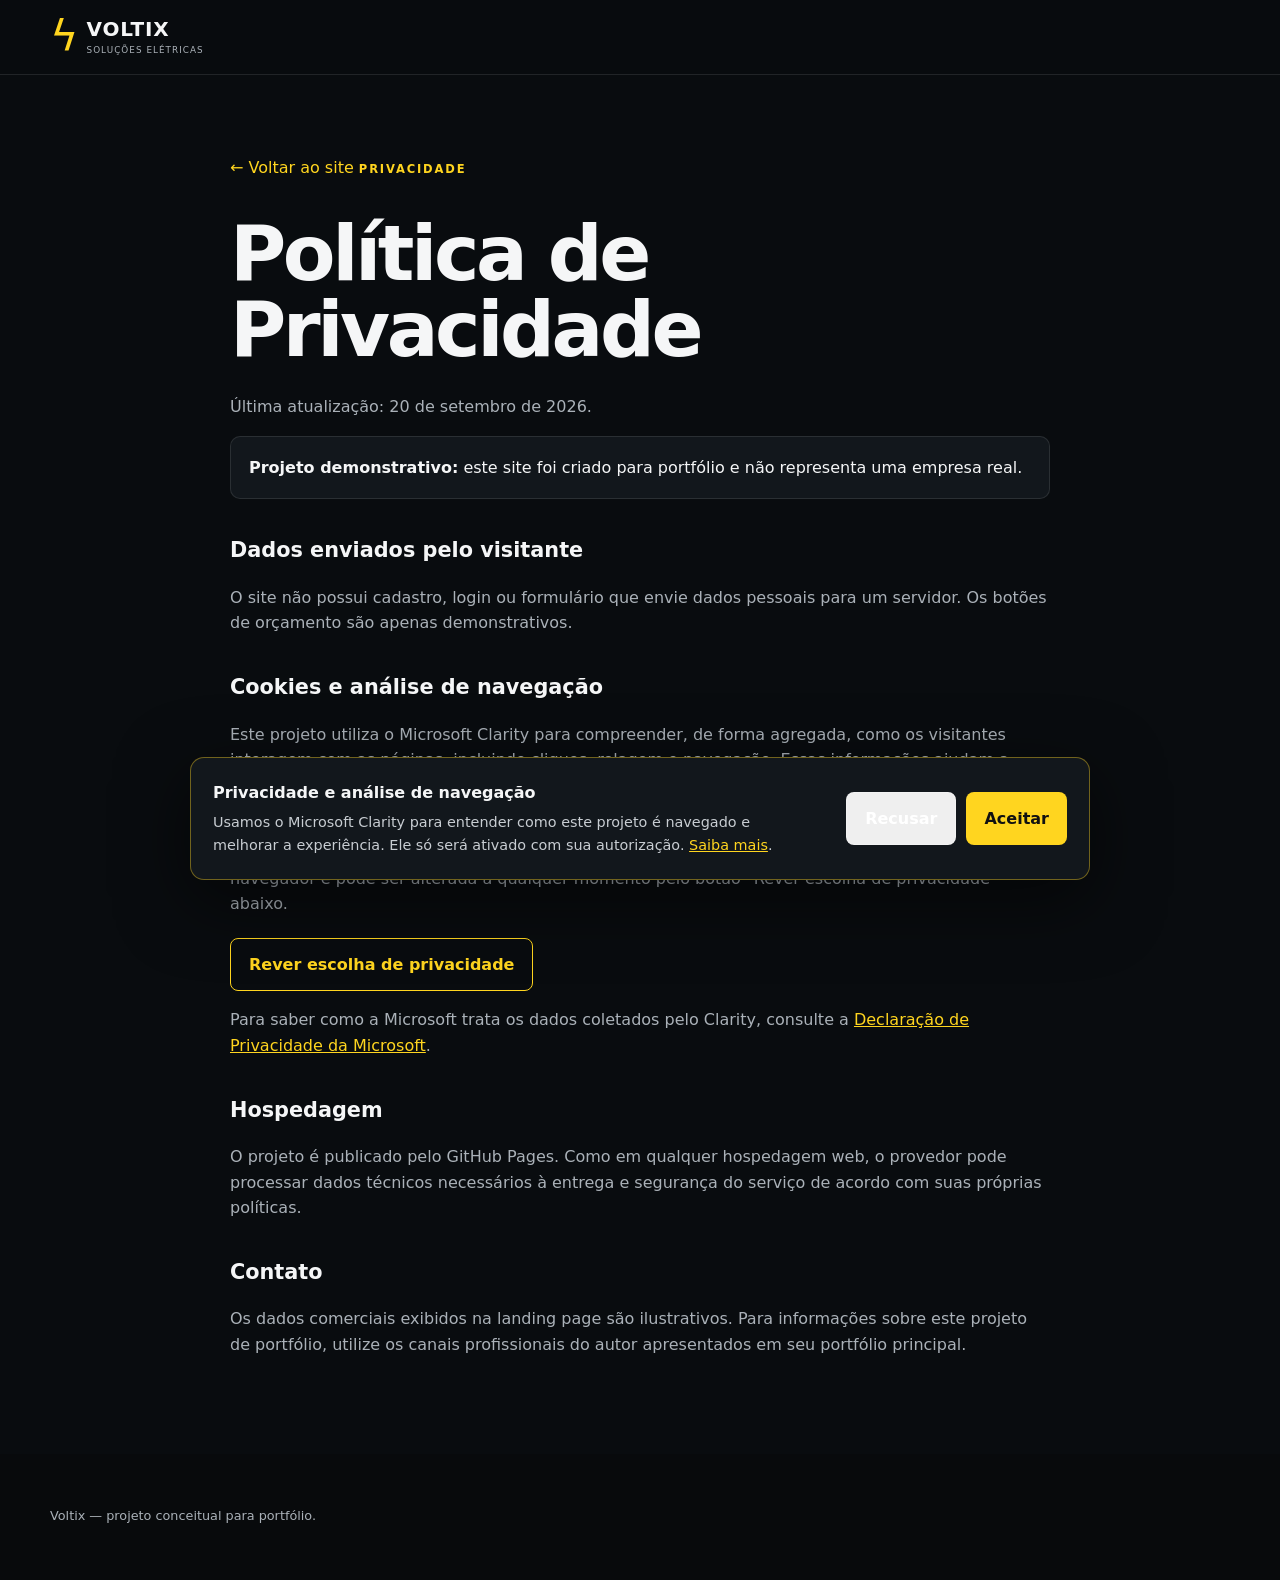
==== commit fe75e9ec: "Aplica Clarity Consent V2 na política" ====
--- a/privacidade.html
+++ b/privacidade.html
@@ -8,7 +8,14 @@
 <title>Privacidade | Voltix</title>
 <link rel="icon" href="assets/favicon.svg" type="image/svg+xml">
 <link rel="stylesheet" href="css/style.css">
-<script src="js/main.js" defer></script>
+  <script type="text/javascript">
+    (function(c,l,a,r,i,t,y){
+        c[a]=c[a]||function(){(c[a].q=c[a].q||[]).push(arguments)};
+        t=l.createElement(r);t.async=1;t.src="https://www.clarity.ms/tag/"+i;
+        y=l.getElementsByTagName(r)[0];y.parentNode.insertBefore(t,y);
+    })(window, document, "clarity", "script", "yldb9qb9ib");
+  </script>
+  <script src="js/main.js" defer></script>
 </head>
 <body>
 <header class="header">
@@ -32,7 +39,7 @@
 <p>O site não possui cadastro, login ou formulário que envie dados pessoais para um servidor. Os botões de orçamento são apenas demonstrativos.</p>
 <h2>Cookies e análise de navegação</h2>
 <p>Este projeto utiliza o Microsoft Clarity para compreender, de forma agregada, como os visitantes interagem com as páginas, incluindo cliques, rolagem e navegação. Essas informações ajudam a avaliar e melhorar a experiência do site.</p>
-<p>O Clarity somente é carregado depois que o visitante escolhe “Aceitar” no aviso de privacidade. A escolha fica salva neste navegador e pode ser alterada a qualquer momento pelo botão “Rever escolha de privacidade” abaixo.</p>
+<p>O Clarity recebe um sinal de consentimento por meio da API Consent V2. Cookies e armazenamento analítico somente são autorizados depois que o visitante escolhe “Aceitar”. A escolha fica salva neste navegador e pode ser alterada a qualquer momento pelo botão “Rever escolha de privacidade” abaixo.</p>
 <p><button class="btn outline privacy-reset" type="button">Rever escolha de privacidade</button></p>
 <p>Para saber como a Microsoft trata os dados coletados pelo Clarity, consulte a <a href="https://privacy.microsoft.com/pt-br/privacystatement" target="_blank" rel="noopener noreferrer">Declaração de Privacidade da Microsoft</a>.</p>
 <h2>Hospedagem</h2>
--- a/css/style.css
+++ b/css/style.css
@@ -136,3 +136,14 @@
 .feature-visual>img{height:360px}
 .faq-photo{height:210px}
 }
+
+
+/* Consentimento de análise */
+.cookie-banner{position:fixed;z-index:200;left:20px;right:20px;bottom:20px;width:min(900px,calc(100% - 40px));margin:auto;display:flex;align-items:center;justify-content:space-between;gap:28px;padding:22px;border:1px solid rgba(255,213,31,.4);border-radius:14px;background:#12171c;color:#f5f6f7;box-shadow:0 20px 70px rgba(0,0,0,.55)}
+.cookie-banner[hidden]{display:none}
+.cookie-banner strong{display:block;margin-bottom:5px}
+.cookie-banner p{margin:0;color:#c8cdd2;font-size:.9rem}
+.cookie-banner a{color:var(--yellow)}
+.cookie-actions{display:flex;gap:10px;flex-shrink:0}
+.privacy-reset{margin-top:5px}
+@media(max-width:700px){.cookie-banner{align-items:stretch;flex-direction:column;gap:16px}.cookie-actions{display:grid;grid-template-columns:1fr 1fr}.cookie-actions .btn{width:100%}}
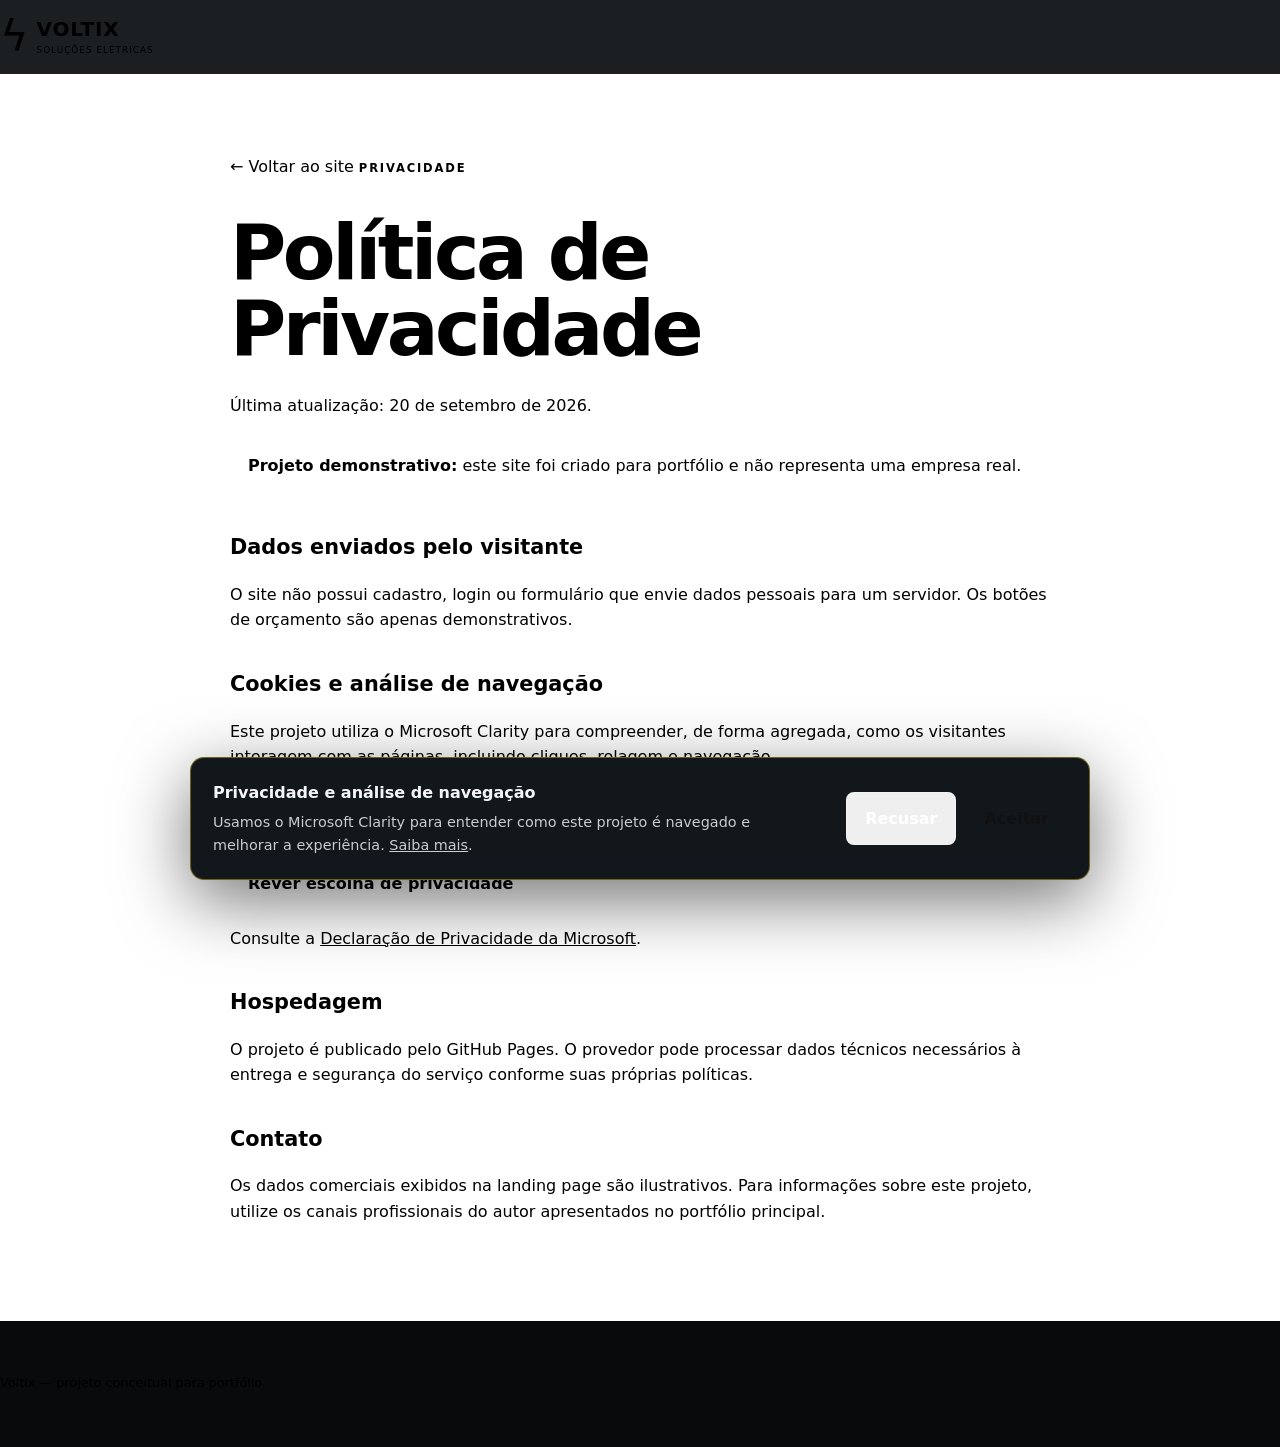
==== commit 1d2ea78f: "Reestrutura HTML da política de privacidade" ====
--- a/privacidade.html
+++ b/privacidade.html
@@ -1,67 +1,132 @@
 <!doctype html>
 <html lang="pt-BR">
-<head>
-<meta charset="UTF-8">
-<meta name="viewport" content="width=device-width,initial-scale=1">
-<meta name="description" content="Privacidade do projeto demonstrativo Voltix.">
-<meta name="theme-color" content="#090c0f">
-<title>Privacidade | Voltix</title>
-<link rel="icon" href="assets/favicon.svg" type="image/svg+xml">
-<link rel="stylesheet" href="css/style.css">
-  <script type="text/javascript">
-    (function(c,l,a,r,i,t,y){
-        c[a]=c[a]||function(){(c[a].q=c[a].q||[]).push(arguments)};
-        t=l.createElement(r);t.async=1;t.src="https://www.clarity.ms/tag/"+i;
-        y=l.getElementsByTagName(r)[0];y.parentNode.insertBefore(t,y);
-    })(window, document, "clarity", "script", "yldb9qb9ib");
-  </script>
-  <script src="js/main.js" defer></script>
-</head>
-<body>
-<header class="header">
-<div class="container nav-wrap">
-<a class="brand" href="index.html">
-<span>ϟ</span>
-<strong>VOLTIX</strong>
-<small>SOLUÇÕES ELÉTRICAS</small>
-</a>
-</div>
-</header>
-<main class="policy">
-<article class="container">
-<a class="back-link" href="index.html">← Voltar ao site</a>
-<span class="eyebrow">PRIVACIDADE</span>
-<h1>Política de Privacidade</h1>
-<p>Última atualização: 20 de setembro de 2026.</p>
-<div class="policy-note">
-<strong>Projeto demonstrativo:</strong> este site foi criado para portfólio e não representa uma empresa real.</div>
-<h2>Dados enviados pelo visitante</h2>
-<p>O site não possui cadastro, login ou formulário que envie dados pessoais para um servidor. Os botões de orçamento são apenas demonstrativos.</p>
-<h2>Cookies e análise de navegação</h2>
-<p>Este projeto utiliza o Microsoft Clarity para compreender, de forma agregada, como os visitantes interagem com as páginas, incluindo cliques, rolagem e navegação. Essas informações ajudam a avaliar e melhorar a experiência do site.</p>
-<p>O Clarity recebe um sinal de consentimento por meio da API Consent V2. Cookies e armazenamento analítico somente são autorizados depois que o visitante escolhe “Aceitar”. A escolha fica salva neste navegador e pode ser alterada a qualquer momento pelo botão “Rever escolha de privacidade” abaixo.</p>
-<p><button class="btn outline privacy-reset" type="button">Rever escolha de privacidade</button></p>
-<p>Para saber como a Microsoft trata os dados coletados pelo Clarity, consulte a <a href="https://privacy.microsoft.com/pt-br/privacystatement" target="_blank" rel="noopener noreferrer">Declaração de Privacidade da Microsoft</a>.</p>
-<h2>Hospedagem</h2>
-<p>O projeto é publicado pelo GitHub Pages. Como em qualquer hospedagem web, o provedor pode processar dados técnicos necessários à entrega e segurança do serviço de acordo com suas próprias políticas.</p>
-<h2>Contato</h2>
-<p>Os dados comerciais exibidos na landing page são ilustrativos. Para informações sobre este projeto de portfólio, utilize os canais profissionais do autor apresentados em seu portfólio principal.</p>
-</article>
-</main>
-<footer class="footer">
-<div class="container">
-<p>Voltix — projeto conceitual para portfólio.</p>
-</div>
-</footer>
-  <aside class="cookie-banner" role="dialog" aria-label="Preferências de cookies" aria-describedby="cookie-text" hidden>
-    <div>
-      <strong>Privacidade e análise de navegação</strong>
-      <p id="cookie-text">Usamos o Microsoft Clarity para entender como este projeto é navegado e melhorar a experiência. Ele só será ativado com sua autorização. <a href="privacidade.html">Saiba mais</a>.</p>
-    </div>
-    <div class="cookie-actions">
-      <button class="btn ghost cookie-reject" type="button">Recusar</button>
-      <button class="btn primary cookie-accept" type="button">Aceitar</button>
-    </div>
-  </aside>
-</body>
+  <head>
+    <meta charset="UTF-8">
+    <meta name="viewport" content="width=device-width, initial-scale=1">
+    <meta
+      name="description"
+      content="Privacidade do projeto demonstrativo Voltix."
+    >
+    <meta name="theme-color" content="#090c0f">
+
+    <title>Privacidade | Voltix</title>
+
+    <link rel="icon" href="assets/favicon.svg" type="image/svg+xml">
+    <link rel="stylesheet" href="css/style.css">
+
+    <script type="text/javascript">
+      (function (c, l, a, r, i, t, y) {
+        c[a] = c[a] || function () {
+          (c[a].q = c[a].q || []).push(arguments);
+        };
+        t = l.createElement(r);
+        t.async = 1;
+        t.src = "https://www.clarity.ms/tag/" + i;
+        y = l.getElementsByTagName(r)[0];
+        y.parentNode.insertBefore(t, y);
+      })(window, document, "clarity", "script", "yldb9qb9ib");
+    </script>
+    <script src="js/main.js" defer></script>
+    <script src="js/global.js" defer></script>
+  </head>
+
+  <body>
+    <header class="header">
+      <div class="container nav-wrap">
+        <a class="brand" href="index.html">
+          <span>ϟ</span>
+          <strong>VOLTIX</strong>
+          <small>SOLUÇÕES ELÉTRICAS</small>
+        </a>
+      </div>
+    </header>
+
+    <main class="policy">
+      <article class="container">
+        <a class="back-link" href="index.html">← Voltar ao site</a>
+        <span class="eyebrow">PRIVACIDADE</span>
+        <h1>Política de Privacidade</h1>
+        <p>Última atualização: 20 de setembro de 2026.</p>
+
+        <div class="policy-note">
+          <strong>Projeto demonstrativo:</strong>
+          este site foi criado para portfólio e não representa uma empresa real.
+        </div>
+
+        <h2>Dados enviados pelo visitante</h2>
+        <p>
+          O site não possui cadastro, login ou formulário que envie dados
+          pessoais para um servidor. Os botões de orçamento são apenas
+          demonstrativos.
+        </p>
+
+        <h2>Cookies e análise de navegação</h2>
+        <p>
+          Este projeto utiliza o Microsoft Clarity para compreender, de forma
+          agregada, como os visitantes interagem com as páginas, incluindo
+          cliques, rolagem e navegação.
+        </p>
+        <p>
+          O Clarity recebe um sinal por meio da API Consent V2. Cookies e
+          armazenamento analítico somente são autorizados depois que o
+          visitante escolhe “Aceitar”.
+        </p>
+        <p>
+          <button class="btn outline privacy-reset" type="button">
+            Rever escolha de privacidade
+          </button>
+        </p>
+        <p>
+          Consulte a
+          <a
+            href="https://privacy.microsoft.com/pt-br/privacystatement"
+            target="_blank"
+            rel="noopener noreferrer"
+          >Declaração de Privacidade da Microsoft</a>.
+        </p>
+
+        <h2>Hospedagem</h2>
+        <p>
+          O projeto é publicado pelo GitHub Pages. O provedor pode processar
+          dados técnicos necessários à entrega e segurança do serviço conforme
+          suas próprias políticas.
+        </p>
+
+        <h2>Contato</h2>
+        <p>
+          Os dados comerciais exibidos na landing page são ilustrativos. Para
+          informações sobre este projeto, utilize os canais profissionais do
+          autor apresentados no portfólio principal.
+        </p>
+      </article>
+    </main>
+
+    <footer class="footer">
+      <div class="container">
+        <p>Voltix — projeto conceitual para portfólio.</p>
+      </div>
+    </footer>
+
+    <aside
+      class="cookie-banner"
+      role="dialog"
+      aria-label="Preferências de cookies"
+      aria-describedby="cookie-text"
+      hidden
+    >
+      <div>
+        <strong>Privacidade e análise de navegação</strong>
+        <p id="cookie-text">
+          Usamos o Microsoft Clarity para entender como este projeto é navegado
+          e melhorar a experiência.
+          <a href="privacidade.html">Saiba mais</a>.
+        </p>
+      </div>
+
+      <div class="cookie-actions">
+        <button class="btn ghost cookie-reject" type="button">Recusar</button>
+        <button class="btn primary cookie-accept" type="button">Aceitar</button>
+      </div>
+    </aside>
+  </body>
 </html>
--- a/css/style.css
+++ b/css/style.css
@@ -1,149 +1,722 @@
-:root{--bg:#090c0f;--panel:#12171c;--yellow:#ffd51f;--text:#f5f6f7;--muted:#aab1b8;--ink:#111417;--line:rgba(255,255,255,.1);--max:1180px}
-*{box-sizing:border-box}
-html{scroll-behavior:smooth}
-body{margin:0;background:var(--bg);color:var(--text);font-family:Inter,ui-sans-serif,system-ui,-apple-system,"Segoe UI",sans-serif;line-height:1.6}
-button,a{font:inherit}
-.container{width:min(var(--max),calc(100% - 40px));margin:auto}
-.skip-link{position:absolute;left:-9999px}
-.skip-link:focus{left:16px;top:16px;z-index:999;background:#fff;color:#000;padding:10px}
-.header{position:sticky;top:0;z-index:50;background:rgba(9,12,15,.92);backdrop-filter:blur(15px);border-bottom:1px solid var(--line)}
-.nav-wrap{min-height:74px;display:flex;align-items:center;gap:28px}
-.brand{display:grid;grid-template-columns:auto auto;grid-template-rows:auto auto;align-items:center;width:max-content;color:inherit;text-decoration:none;line-height:1}
-.brand span{grid-row:1/3;color:var(--yellow);font-size:2.7rem;margin-right:8px}
-.brand strong{font-size:1.25rem;letter-spacing:.04em}
-.brand small{font-size:.55rem;color:var(--muted);letter-spacing:.12em}
-.nav{display:flex;gap:25px;margin-left:auto}
-.nav a{color:#d5d9dd;text-decoration:none;font-size:.9rem}
-.nav a:hover{color:var(--yellow)}
-.menu-toggle{display:none}
-.btn{border:0;border-radius:8px;padding:13px 18px;font-weight:800;cursor:pointer}
-.primary{background:var(--yellow);color:#111}
-.outline{border:1px solid var(--yellow);background:transparent;color:var(--yellow)}
-.ghost{border:1px solid rgba(255,255,255,.25);color:#fff;text-decoration:none}
-.dark{background:#111;color:#fff}
-.hero{overflow:hidden;background:radial-gradient(circle at 80% 20%,rgba(255,213,31,.09),transparent 24rem);border-bottom:1px solid var(--line)}
-.hero-grid{min-height:650px;display:grid;grid-template-columns:1.05fr .95fr;align-items:center;gap:70px}
-.eyebrow{display:inline-block;color:var(--yellow);font-size:.72rem;font-weight:900;letter-spacing:.16em;margin-bottom:16px}
-.eyebrow.dark{color:#8a6d00}
-.hero h1{font-size:clamp(3rem,6vw,5.7rem);line-height:.96;letter-spacing:-.055em;margin:0}
-.hero h1 em{display:block;color:var(--yellow);font-style:normal}
-.lead{max-width:680px;color:#cbd1d6;font-size:1.15rem;margin:25px 0}
-.hero-actions{display:flex;gap:12px;flex-wrap:wrap}
-.trust{display:flex;gap:28px;flex-wrap:wrap;margin-top:32px;color:#d4d8dc;font-size:.84rem}
-.trust span:first-letter{color:var(--yellow)}
-.hero-visual{position:relative;min-height:480px;display:grid;place-items:center}
-.electric-panel{position:relative;width:min(440px,90%);height:390px;border:12px solid #2c3238;border-radius:14px;background:linear-gradient(135deg,#1d2328,#0d1114);box-shadow:0 30px 80px #000}
-.panel-top{padding:15px;color:#7e8991;font-size:.7rem;letter-spacing:.12em}
-.breakers{display:grid;grid-template-columns:repeat(6,1fr);gap:8px;padding:20px}
-.breakers i{height:100px;border-radius:5px;background:linear-gradient(#d8dadd 0 45%,#252a2f 46% 62%,#e9e9e9 63%);box-shadow:inset 0 0 0 2px #73777a}
-.wire{position:absolute;width:140px;height:140px;border:7px solid;border-color:transparent transparent var(--yellow) var(--yellow);border-radius:50%}
-.w1{left:40px;bottom:30px}
-.w2{right:50px;bottom:35px;border-color:transparent transparent #367fd8 #367fd8}
-.w3{left:150px;bottom:5px;border-color:transparent transparent #c84a42 #c84a42}
-.bolt{position:absolute;right:30px;bottom:15px;color:var(--yellow);font-size:4rem}
-.info-card{position:absolute;right:-10px;bottom:20px;display:grid;gap:10px;padding:20px;border:1px solid var(--line);border-radius:10px;background:rgba(18,23,28,.96);box-shadow:0 15px 40px #000}
-.info-card b{color:var(--yellow)}
-.info-card span{font-size:.85rem;color:#c8cdd2}
-.section{padding:90px 0}
-.light{background:#f5f6f7;color:var(--ink)}
-.section h2,.cta h2{font-size:clamp(2.2rem,4vw,4rem);line-height:1;letter-spacing:-.045em;margin:0}
-.section-intro{max-width:680px;color:#66707a}
-.services{display:grid;grid-template-columns:repeat(3,1fr);gap:14px;margin-top:38px}
-.services article{padding:25px;border:1px solid #dde0e2;border-radius:12px;background:#fff;min-height:210px}
-.services article>b{color:#b08e00;font-size:.8rem}
-.services h3{font-size:1.2rem;margin:30px 0 8px}
-.services p{color:#606970;margin:0}
-.split-section{background:#11161a}
-.split{display:grid;grid-template-columns:1fr 1fr;gap:70px;align-items:center}
-.feature-visual{min-height:410px;border-radius:18px;display:flex;flex-direction:column;justify-content:flex-end;padding:38px;background:radial-gradient(circle at 30% 30%,rgba(255,213,31,.22),transparent 15rem),linear-gradient(135deg,#252d32,#0a0d0f)}
-.feature-visual span{font-size:7rem;color:var(--yellow)}
-.feature-visual p{font-size:2rem}
-.checks{list-style:none;padding:0;margin:28px 0}
-.checks li{padding:10px 0;border-bottom:1px solid var(--line)}
-.checks li:before{content:"✓";display:inline-grid;place-items:center;width:24px;height:24px;margin-right:10px;border-radius:50%;background:var(--yellow);color:#111;font-weight:900}
-.testimonials{display:grid;grid-template-columns:repeat(3,1fr);gap:15px;margin-top:36px}
-.testimonials blockquote{margin:0;padding:24px;border:1px solid #dde0e2;border-radius:12px;background:#fff}
-.testimonials span{display:block;color:#c99f00;margin-top:8px}
-.testimonials p{color:#535d65}
-.faq-grid{display:grid;grid-template-columns:.8fr 1.2fr;gap:70px}
-.faq details{border-bottom:1px solid var(--line);padding:18px 0}
-.faq summary{cursor:pointer;font-weight:800}
-.faq p{color:var(--muted)}
-.cta{padding:65px 0;background:var(--yellow);color:#111}
-.cta-inner{display:flex;justify-content:space-between;gap:30px;align-items:center}
-.footer{padding:40px 0;background:#080a0c;color:var(--muted)}
-.footer-grid{display:grid;grid-template-columns:auto 1fr auto;gap:40px;align-items:center}
-.footer p{font-size:.8rem;max-width:650px}
-.demo-modal{position:fixed;inset:0;z-index:100;background:rgba(0,0,0,.75);display:grid;place-items:center;padding:20px}
-.demo-modal[hidden]{display:none}
-.demo-card{position:relative;width:min(520px,100%);padding:32px;border:1px solid var(--line);border-radius:16px;background:var(--panel)}
-.demo-card h2{margin:0;font-size:2rem}
-.demo-card p{color:var(--muted)}
-.close{position:absolute;right:14px;top:10px;border:0;background:none;color:#fff;font-size:2rem;cursor:pointer}
-@media(max-width:900px){.header .outline{display:none}
-.menu-toggle{display:block;margin-left:auto;border:1px solid var(--line);background:transparent;color:#fff;border-radius:7px;padding:8px 11px}
-.nav{display:none;position:absolute;top:74px;left:0;right:0;margin:0;padding:18px 20px;background:#0c1013;border-bottom:1px solid var(--line);flex-direction:column}
-.nav.open{display:flex}
-.hero-grid,.split,.faq-grid{grid-template-columns:1fr}
-.hero-grid{padding:70px 0}
-.hero-visual{min-height:420px}
-.services{grid-template-columns:repeat(2,1fr)}
-.testimonials{grid-template-columns:1fr}
-.footer-grid{grid-template-columns:1fr}
-.cta-inner{align-items:flex-start;flex-direction:column}
-}
-@media(max-width:560px){.container{width:min(var(--max),calc(100% - 28px))}
-.hero h1{font-size:3.1rem}
-.hero-visual{min-height:340px}
-.electric-panel{height:300px}
-.breakers i{height:75px}
-.info-card{right:0}
-.services{grid-template-columns:1fr}
-.section{padding:68px 0}
-.trust{display:grid;gap:10px}
-.cta .btn{width:100%}
-}
-.footer-link{color:var(--yellow);text-underline-offset:3px}
-.policy{min-height:calc(100vh - 160px);padding:80px 0}
-.policy article{max-width:820px}
-.policy h1{font-size:clamp(2.6rem,6vw,5rem);line-height:1;margin:0 0 25px;letter-spacing:-.045em}
-.policy h2{margin-top:35px;font-size:1.3rem}
-.policy p,.policy li{color:var(--muted)}
-.policy a{color:var(--yellow)}
-.back-link{display:inline-block;margin-bottom:35px;color:var(--yellow);text-decoration:none}
-.policy-note{padding:18px;border:1px solid var(--line);border-radius:10px;background:var(--panel)}
-
-/* Fotografias do projeto */
-
-.hero-visual{overflow:visible;border-radius:18px}
-.hero-photo{width:100%;height:480px;display:block;object-fit:cover;object-position:center;border-radius:18px;box-shadow:0 30px 80px #000}
-.services article{padding:0 0 25px;overflow:hidden}
-.services article>b,.services article h3,.services article p{display:block;margin-left:25px;margin-right:25px}
-.services article>b{margin-top:18px}
-.services h3{margin-top:18px}
-.service-photo{display:block;width:100%;height:170px;object-fit:cover;border-bottom:1px solid #dde0e2}
-.feature-visual{position:relative;padding:0;overflow:hidden;background:#111}
-.feature-visual>img{width:100%;height:410px;display:block;object-fit:cover}
-.feature-visual:after{content:"";position:absolute;inset:0;background:linear-gradient(180deg,transparent 35%,rgba(0,0,0,.8))}
-.feature-caption{position:absolute;z-index:2;left:32px;bottom:20px}
-.feature-caption p{margin:0;font-size:2rem;text-shadow:0 2px 15px #000}
-.faq-photo{display:block;width:100%;max-width:440px;height:240px;margin-top:30px;object-fit:cover;border-radius:14px;border:1px solid var(--line)}
-@media(max-width:900px){.hero-photo{height:min(70vw,480px)}
-.service-photo{height:190px}
-}
-@media(max-width:560px){.hero-photo{height:360px}
-.service-photo{height:220px}
-.feature-visual>img{height:360px}
-.faq-photo{height:210px}
-}
-
-
-/* Consentimento de análise */
-.cookie-banner{position:fixed;z-index:200;left:20px;right:20px;bottom:20px;width:min(900px,calc(100% - 40px));margin:auto;display:flex;align-items:center;justify-content:space-between;gap:28px;padding:22px;border:1px solid rgba(255,213,31,.4);border-radius:14px;background:#12171c;color:#f5f6f7;box-shadow:0 20px 70px rgba(0,0,0,.55)}
-.cookie-banner[hidden]{display:none}
-.cookie-banner strong{display:block;margin-bottom:5px}
-.cookie-banner p{margin:0;color:#c8cdd2;font-size:.9rem}
-.cookie-banner a{color:var(--yellow)}
-.cookie-actions{display:flex;gap:10px;flex-shrink:0}
-.privacy-reset{margin-top:5px}
-@media(max-width:700px){.cookie-banner{align-items:stretch;flex-direction:column;gap:16px}.cookie-actions{display:grid;grid-template-columns:1fr 1fr}.cookie-actions .btn{width:100%}}
+: root {
+  --bg: #090c0f;
+  --panel: #12171c;
+  --yellow: #ffd51f;
+  --text: #f5f6f7;
+  --muted: #aab1b8;
+  --ink: #111417;
+  --line: rgba(255,255,255,.1);
+  --max: 1180px
+}
+* {
+  box-sizing: border-box
+}
+html {
+  scroll-behavior: smooth
+}
+body {
+  margin: 0;
+  background: var(--bg);
+  color: var(--text);
+  font-family: Inter, ui-sans-serif, system-ui, -apple-system, "Segoe UI", sans-serif;
+  line-height: 1.6
+}
+button, a {
+  font: inherit
+}
+.container {
+  width: min(var(--max),calc(100% - 40px));
+  margin: auto
+}
+.skip-link {
+  position: absolute;
+  left: -9999px
+}
+.skip-link: focus {
+  left: 16px;
+  top: 16px;
+  z-index: 999;
+  background: #fff;
+  color: #000;
+  padding: 10px
+}
+.header {
+  position: sticky;
+  top: 0;
+  z-index: 50;
+  background: rgba(9,12,15,.92);
+  backdrop-filter: blur(15px);
+  border-bottom: 1px solid var(--line)
+}
+.nav-wrap {
+  min-height: 74px;
+  display: flex;
+  align-items: center;
+  gap: 28px
+}
+.brand {
+  display: grid;
+  grid-template-columns: auto auto;
+  grid-template-rows: auto auto;
+  align-items: center;
+  width: max-content;
+  color: inherit;
+  text-decoration: none;
+  line-height: 1
+}
+.brand span {
+  grid-row: 1/3;
+  color: var(--yellow);
+  font-size: 2.7rem;
+  margin-right: 8px
+}
+.brand strong {
+  font-size: 1.25rem;
+  letter-spacing: .04em
+}
+.brand small {
+  font-size: .55rem;
+  color: var(--muted);
+  letter-spacing: .12em
+}
+.nav {
+  display: flex;
+  gap: 25px;
+  margin-left: auto
+}
+.nav a {
+  color: #d5d9dd;
+  text-decoration: none;
+  font-size: .9rem
+}
+.nav a: hover {
+  color: var(--yellow)
+}
+.menu-toggle {
+  display: none
+}
+.btn {
+  border: 0;
+  border-radius: 8px;
+  padding: 13px 18px;
+  font-weight: 800;
+  cursor: pointer
+}
+.primary {
+  background: var(--yellow);
+  color: #111
+}
+.outline {
+  border: 1px solid var(--yellow);
+  background: transparent;
+  color: var(--yellow)
+}
+.ghost {
+  border: 1px solid rgba(255,255,255,.25);
+  color: #fff;
+  text-decoration: none
+}
+.dark {
+  background: #111;
+  color: #fff
+}
+.hero {
+  overflow: hidden;
+  background: radial-gradient(circle at 80% 20%,rgba(255,213,31,.09),transparent 24rem);
+  border-bottom: 1px solid var(--line)
+}
+.hero-grid {
+  min-height: 650px;
+  display: grid;
+  grid-template-columns: 1.05fr .95fr;
+  align-items: center;
+  gap: 70px
+}
+.eyebrow {
+  display: inline-block;
+  color: var(--yellow);
+  font-size: .72rem;
+  font-weight: 900;
+  letter-spacing: .16em;
+  margin-bottom: 16px
+}
+.eyebrow.dark {
+  color: #8a6d00
+}
+.hero h1 {
+  font-size: clamp(3rem,6vw,5.7rem);
+  line-height: .96;
+  letter-spacing: -.055em;
+  margin: 0
+}
+.hero h1 em {
+  display: block;
+  color: var(--yellow);
+  font-style: normal
+}
+.lead {
+  max-width: 680px;
+  color: #cbd1d6;
+  font-size: 1.15rem;
+  margin: 25px 0
+}
+.hero-actions {
+  display: flex;
+  gap: 12px;
+  flex-wrap: wrap
+}
+.trust {
+  display: flex;
+  gap: 28px;
+  flex-wrap: wrap;
+  margin-top: 32px;
+  color: #d4d8dc;
+  font-size: .84rem
+}
+.trust span: first-letter {
+  color: var(--yellow)
+}
+.hero-visual {
+  position: relative;
+  min-height: 480px;
+  display: grid;
+  place-items: center
+}
+.electric-panel {
+  position: relative;
+  width: min(440px,90%);
+  height: 390px;
+  border: 12px solid #2c3238;
+  border-radius: 14px;
+  background: linear-gradient(135deg,#1d2328,#0d1114);
+  box-shadow: 0 30px 80px #000
+}
+.panel-top {
+  padding: 15px;
+  color: #7e8991;
+  font-size: .7rem;
+  letter-spacing: .12em
+}
+.breakers {
+  display: grid;
+  grid-template-columns: repeat(6,1fr);
+  gap: 8px;
+  padding: 20px
+}
+.breakers i {
+  height: 100px;
+  border-radius: 5px;
+  background: linear-gradient(#d8dadd 0 45%,#252a2f 46% 62%,#e9e9e9 63%);
+  box-shadow: inset 0 0 0 2px #73777a
+}
+.wire {
+  position: absolute;
+  width: 140px;
+  height: 140px;
+  border: 7px solid;
+  border-color: transparent transparent var(--yellow) var(--yellow);
+  border-radius: 50%
+}
+.w1 {
+  left: 40px;
+  bottom: 30px
+}
+.w2 {
+  right: 50px;
+  bottom: 35px;
+  border-color: transparent transparent #367fd8 #367fd8
+}
+.w3 {
+  left: 150px;
+  bottom: 5px;
+  border-color: transparent transparent #c84a42 #c84a42
+}
+.bolt {
+  position: absolute;
+  right: 30px;
+  bottom: 15px;
+  color: var(--yellow);
+  font-size: 4rem
+}
+.info-card {
+  position: absolute;
+  right: -10px;
+  bottom: 20px;
+  display: grid;
+  gap: 10px;
+  padding: 20px;
+  border: 1px solid var(--line);
+  border-radius: 10px;
+  background: rgba(18,23,28,.96);
+  box-shadow: 0 15px 40px #000
+}
+.info-card b {
+  color: var(--yellow)
+}
+.info-card span {
+  font-size: .85rem;
+  color: #c8cdd2
+}
+.section {
+  padding: 90px 0
+}
+.light {
+  background: #f5f6f7;
+  color: var(--ink)
+}
+.section h2, .cta h2 {
+  font-size: clamp(2.2rem,4vw,4rem);
+  line-height: 1;
+  letter-spacing: -.045em;
+  margin: 0
+}
+.section-intro {
+  max-width: 680px;
+  color: #66707a
+}
+.services {
+  display: grid;
+  grid-template-columns: repeat(3,1fr);
+  gap: 14px;
+  margin-top: 38px
+}
+.services article {
+  padding: 25px;
+  border: 1px solid #dde0e2;
+  border-radius: 12px;
+  background: #fff;
+  min-height: 210px
+}
+.services article>b {
+  color: #b08e00;
+  font-size: .8rem
+}
+.services h3 {
+  font-size: 1.2rem;
+  margin: 30px 0 8px
+}
+.services p {
+  color: #606970;
+  margin: 0
+}
+.split-section {
+  background: #11161a
+}
+.split {
+  display: grid;
+  grid-template-columns: 1fr 1fr;
+  gap: 70px;
+  align-items: center
+}
+.feature-visual {
+  min-height: 410px;
+  border-radius: 18px;
+  display: flex;
+  flex-direction: column;
+  justify-content: flex-end;
+  padding: 38px;
+  background: radial-gradient(circle at 30% 30%,rgba(255,213,31,.22),transparent 15rem), linear-gradient(135deg,#252d32,#0a0d0f)
+}
+.feature-visual span {
+  font-size: 7rem;
+  color: var(--yellow)
+}
+.feature-visual p {
+  font-size: 2rem
+}
+.checks {
+  list-style: none;
+  padding: 0;
+  margin: 28px 0
+}
+.checks li {
+  padding: 10px 0;
+  border-bottom: 1px solid var(--line)
+}
+.checks li: before {
+  content: "✓";
+  display: inline-grid;
+  place-items: center;
+  width: 24px;
+  height: 24px;
+  margin-right: 10px;
+  border-radius: 50%;
+  background: var(--yellow);
+  color: #111;
+  font-weight: 900
+}
+.testimonials {
+  display: grid;
+  grid-template-columns: repeat(3,1fr);
+  gap: 15px;
+  margin-top: 36px
+}
+.testimonials blockquote {
+  margin: 0;
+  padding: 24px;
+  border: 1px solid #dde0e2;
+  border-radius: 12px;
+  background: #fff
+}
+.testimonials span {
+  display: block;
+  color: #c99f00;
+  margin-top: 8px
+}
+.testimonials p {
+  color: #535d65
+}
+.faq-grid {
+  display: grid;
+  grid-template-columns: .8fr 1.2fr;
+  gap: 70px
+}
+.faq details {
+  border-bottom: 1px solid var(--line);
+  padding: 18px 0
+}
+.faq summary {
+  cursor: pointer;
+  font-weight: 800
+}
+.faq p {
+  color: var(--muted)
+}
+.cta {
+  padding: 65px 0;
+  background: var(--yellow);
+  color: #111
+}
+.cta-inner {
+  display: flex;
+  justify-content: space-between;
+  gap: 30px;
+  align-items: center
+}
+.footer {
+  padding: 40px 0;
+  background: #080a0c;
+  color: var(--muted)
+}
+.footer-grid {
+  display: grid;
+  grid-template-columns: auto 1fr auto;
+  gap: 40px;
+  align-items: center
+}
+.footer p {
+  font-size: .8rem;
+  max-width: 650px
+}
+.demo-modal {
+  position: fixed;
+  inset: 0;
+  z-index: 100;
+  background: rgba(0,0,0,.75);
+  display: grid;
+  place-items: center;
+  padding: 20px
+}
+.demo-modal[hidden] {
+  display: none
+}
+.demo-card {
+  position: relative;
+  width: min(520px,100%);
+  padding: 32px;
+  border: 1px solid var(--line);
+  border-radius: 16px;
+  background: var(--panel)
+}
+.demo-card h2 {
+  margin: 0;
+  font-size: 2rem
+}
+.demo-card p {
+  color: var(--muted)
+}
+.close {
+  position: absolute;
+  right: 14px;
+  top: 10px;
+  border: 0;
+  background: none;
+  color: #fff;
+  font-size: 2rem;
+  cursor: pointer
+}
+@media(max-width:900px) {
+  .header .outline {
+    display: none
+  }
+  .menu-toggle {
+    display: block;
+    margin-left: auto;
+    border: 1px solid var(--line);
+    background: transparent;
+    color: #fff;
+    border-radius: 7px;
+    padding: 8px 11px
+  }
+  .nav {
+    display: none;
+    position: absolute;
+    top: 74px;
+    left: 0;
+    right: 0;
+    margin: 0;
+    padding: 18px 20px;
+    background: #0c1013;
+    border-bottom: 1px solid var(--line);
+    flex-direction: column
+  }
+  .nav.open {
+    display: flex
+  }
+  .hero-grid, .split, .faq-grid {
+    grid-template-columns: 1fr
+  }
+  .hero-grid {
+    padding: 70px 0
+  }
+  .hero-visual {
+    min-height: 420px
+  }
+  .services {
+    grid-template-columns: repeat(2,1fr)
+  }
+  .testimonials {
+    grid-template-columns: 1fr
+  }
+  .footer-grid {
+    grid-template-columns: 1fr
+  }
+  .cta-inner {
+    align-items: flex-start;
+    flex-direction: column
+  }
+}
+@media(max-width:560px) {
+  .container {
+    width: min(var(--max),calc(100% - 28px))
+  }
+  .hero h1 {
+    font-size: 3.1rem
+  }
+  .hero-visual {
+    min-height: 340px
+  }
+  .electric-panel {
+    height: 300px
+  }
+  .breakers i {
+    height: 75px
+  }
+  .info-card {
+    right: 0
+  }
+  .services {
+    grid-template-columns: 1fr
+  }
+  .section {
+    padding: 68px 0
+  }
+  .trust {
+    display: grid;
+    gap: 10px
+  }
+  .cta .btn {
+    width: 100%
+  }
+}
+.footer-link {
+  color: var(--yellow);
+  text-underline-offset: 3px
+}
+.policy {
+  min-height: calc(100vh - 160px);
+  padding: 80px 0
+}
+.policy article {
+  max-width: 820px
+}
+.policy h1 {
+  font-size: clamp(2.6rem,6vw,5rem);
+  line-height: 1;
+  margin: 0 0 25px;
+  letter-spacing: -.045em
+}
+.policy h2 {
+  margin-top: 35px;
+  font-size: 1.3rem
+}
+.policy p, .policy li {
+  color: var(--muted)
+}
+.policy a {
+  color: var(--yellow)
+}
+.back-link {
+  display: inline-block;
+  margin-bottom: 35px;
+  color: var(--yellow);
+  text-decoration: none
+}
+.policy-note {
+  padding: 18px;
+  border: 1px solid var(--line);
+  border-radius: 10px;
+  background: var(--panel)
+}
+.hero-visual {
+  overflow: visible;
+  border-radius: 18px
+}
+.hero-photo {
+  width: 100%;
+  height: 480px;
+  display: block;
+  object-fit: cover;
+  object-position: center;
+  border-radius: 18px;
+  box-shadow: 0 30px 80px #000
+}
+.services article {
+  padding: 0 0 25px;
+  overflow: hidden
+}
+.services article>b, .services article h3, .services article p {
+  display: block;
+  margin-left: 25px;
+  margin-right: 25px
+}
+.services article>b {
+  margin-top: 18px
+}
+.services h3 {
+  margin-top: 18px
+}
+.service-photo {
+  display: block;
+  width: 100%;
+  height: 170px;
+  object-fit: cover;
+  border-bottom: 1px solid #dde0e2
+}
+.feature-visual {
+  position: relative;
+  padding: 0;
+  overflow: hidden;
+  background: #111
+}
+.feature-visual>img {
+  width: 100%;
+  height: 410px;
+  display: block;
+  object-fit: cover
+}
+.feature-visual: after {
+  content: "";
+  position: absolute;
+  inset: 0;
+  background: linear-gradient(180deg,transparent 35%,rgba(0,0,0,.8))
+}
+.feature-caption {
+  position: absolute;
+  z-index: 2;
+  left: 32px;
+  bottom: 20px
+}
+.feature-caption p {
+  margin: 0;
+  font-size: 2rem;
+  text-shadow: 0 2px 15px #000
+}
+.faq-photo {
+  display: block;
+  width: 100%;
+  max-width: 440px;
+  height: 240px;
+  margin-top: 30px;
+  object-fit: cover;
+  border-radius: 14px;
+  border: 1px solid var(--line)
+}
+@media(max-width:900px) {
+  .hero-photo {
+    height: min(70vw,480px)
+  }
+  .service-photo {
+    height: 190px
+  }
+}
+@media(max-width:560px) {
+  .hero-photo {
+    height: 360px
+  }
+  .service-photo {
+    height: 220px
+  }
+  .feature-visual>img {
+    height: 360px
+  }
+  .faq-photo {
+    height: 210px
+  }
+}
+.cookie-banner {
+  position: fixed;
+  z-index: 200;
+  left: 20px;
+  right: 20px;
+  bottom: 20px;
+  width: min(900px,calc(100% - 40px));
+  margin: auto;
+  display: flex;
+  align-items: center;
+  justify-content: space-between;
+  gap: 28px;
+  padding: 22px;
+  border: 1px solid rgba(255,213,31,.4);
+  border-radius: 14px;
+  background: #12171c;
+  color: #f5f6f7;
+  box-shadow: 0 20px 70px rgba(0,0,0,.55)
+}
+.cookie-banner[hidden] {
+  display: none
+}
+.cookie-banner strong {
+  display: block;
+  margin-bottom: 5px
+}
+.cookie-banner p {
+  margin: 0;
+  color: #c8cdd2;
+  font-size: .9rem
+}
+.cookie-banner a {
+  color: var(--yellow)
+}
+.cookie-actions {
+  display: flex;
+  gap: 10px;
+  flex-shrink: 0
+}
+.privacy-reset {
+  margin-top: 5px
+}
+@media(max-width:700px) {
+  .cookie-banner {
+    align-items: stretch;
+    flex-direction: column;
+    gap: 16px
+  }
+  .cookie-actions {
+    display: grid;
+    grid-template-columns: 1fr 1fr
+  }
+  .cookie-actions .btn {
+    width: 100%
+  }
+}
